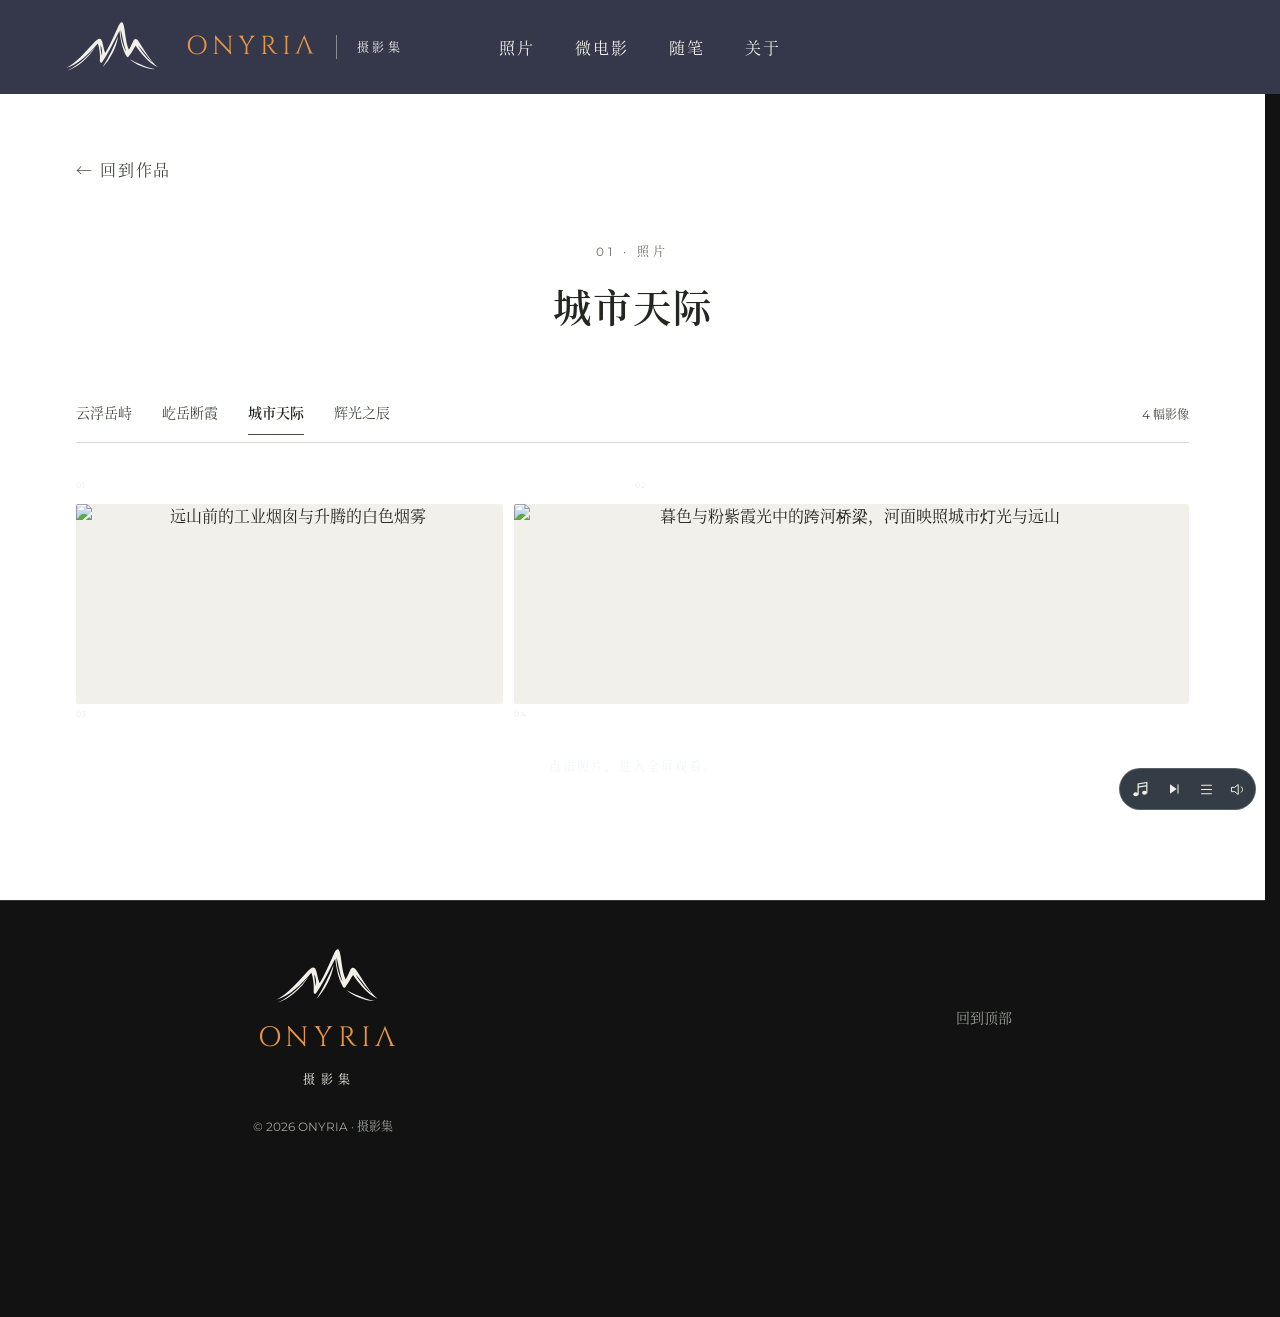
==== city.html @ cedccc93 "Insert four uploaded photos after Gongga journal P10 and renumber following images" ====
<!doctype html>
<html lang="zh-CN">
<head>
  <meta charset="UTF-8">
  <script>document.documentElement.classList.add("onyria-js");</script>
  <meta name="viewport" content="width=device-width, initial-scale=1">
  <meta name="theme-color" content="#111211">
  <meta name="description" content="Onyria 的个人摄影集。观看影像，阅读摄影随笔，记录光影之间的片刻。">
  <title>城市天际 · ONYRIA 摄影集</title>
  <link rel="icon" type="image/svg+xml" href="assets/onyria-mountain.svg?v=20261012-gallery-edition">
  <link rel="preload" as="font" type="font/woff2" href="assets/fonts/cinzel-regular.woff2" crossorigin>
  <link rel="preload" as="font" type="font/woff2" href="assets/fonts/source-han-serif-sc-regular-v2.woff2" crossorigin>
  <link rel="stylesheet" href="style.css?v=20261028-cover-arrows"><link rel="stylesheet" href="atelier.css?v=20261026-wheel-zoom">
</head>
<body class="collection-page" data-category="city">
<a class="skip" href="#gallery">跳至作品</a>
  <header class="header" id="header">
    <div class="brand-lockup"><a class="brand-mountain" href="index.html#home" aria-label="山峰标识，返回首页"><onyria-mountain aria-hidden="true"><svg class="onyria-mountain" viewBox="0 0 142 82" xmlns="http://www.w3.org/2000/svg" aria-hidden="true" focusable="false"><path fill="currentColor" fill-rule="evenodd" d="M3 72 C17 66 31 49 46 33 C49 30 52 27 55 30 C58 35 58 43 61 50 C68 39 75 22 81 9 C83 5 85 3 87 5 C91 14 90 31 96 45 C99 40 101 35 103 31 C105 28 108 29 110 32 C119 45 127 61 139 71 C125 65 113 49 106 39 C103 43 100 50 97 53 C95 57 94 57 92 54 C85 41 83 25 82 17 C74 33 64 53 56 64 C54 65 53 63 53 61 C54 53 52 41 50 36 C36 52 20 68 3 72 Z M84 15 C83 25 87 39 92 48 C88 36 86 24 84 15 Z M54 38 C54 44 55 49 56 54 C57 48 56 42 54 38 Z M109 38 C117 50 124 59 131 64 C122 54 115 44 109 38 Z"/><path fill="currentColor" d="M5 76 C23 67 36 54 47 40 C36 58 19 72 5 76 Z M57 71 C67 55 74 40 80 25 C78 41 68 60 57 71 Z M97 59 C107 64 119 70 135 74 C119 73 107 67 97 59 Z"/></svg></onyria-mountain></a><a class="brand" href="index.html#home" aria-label="ONYRIA 摄影集首页"><onyria-logo variant="horizontal" wordmark-only aria-hidden="true"><span class="onyria-wordmark">ONYRI<span class="onyria-letter-a"><span class="onyria-a-source">A</span><svg viewBox="0 0 712 714" aria-hidden="true" focusable="false"><path transform="translate(0 714) scale(1 -1)" d="M359 714 655 6H570L339 619ZM144 73Q137 53 142 39Q147 25 158.5 17.5Q170 10 182 10H191V0H-10V10H-1Q22 10 46.5 24.5Q71 39 87 73ZM359 714 368 644 117 3H57L313 611Q313 611 318.5 623.5Q324 636 331.5 654Q339 672 344.5 689Q350 706 350 714ZM545 73H627Q642 39 667 24.5Q692 10 715 10H723V0H498V10H507Q526 10 541 26.5Q556 43 545 73Z" fill="currentColor"/></svg></span></span><span class="onyria-divider"></span><span class="onyria-subtitle">摄影集</span></onyria-logo></a></div>
    <nav aria-label="主导航"><a href="index.html#works">照片</a><a href="index.html#documentaries">微电影</a><a href="index.html#journal">随笔</a><a href="index.html#about">关于</a></nav>
  </header>
<main><section class="works section collection-section" aria-labelledby="collection-title"><a class="collection-back" href="index.html#works">← 回到作品</a><div class="section-top"><div><p class="eyebrow muted">01 · 照片</p><h2 id="collection-title">城市天际</h2></div></div><div class="gallery-tools"><nav class="filters" aria-label="摄影分类"><a class="filter" href="landscape.html">云浮岳峙</a><a class="filter" href="sunset.html">屹岳断霞</a><a class="filter active" href="city.html" aria-current="page">城市天际</a><a class="filter" href="stars.html">辉光之辰</a></nav><span id="photo-count" aria-live="polite"></span></div><div class="gallery" id="gallery" role="region" aria-label="摄影作品预览区域" data-gallery-region></div><p class="gallery-note">点击照片，进入全屏观看。</p></section></main>
  <footer class="footer"><div class="footer-top"><a class="footer-brand" href="index.html#home" aria-label="ONYRIA 摄影集首页"><onyria-logo variant="vertical" aria-hidden="true"><svg class="onyria-mountain" viewBox="0 0 142 82" xmlns="http://www.w3.org/2000/svg" aria-hidden="true" focusable="false"><path fill="currentColor" fill-rule="evenodd" d="M3 72 C17 66 31 49 46 33 C49 30 52 27 55 30 C58 35 58 43 61 50 C68 39 75 22 81 9 C83 5 85 3 87 5 C91 14 90 31 96 45 C99 40 101 35 103 31 C105 28 108 29 110 32 C119 45 127 61 139 71 C125 65 113 49 106 39 C103 43 100 50 97 53 C95 57 94 57 92 54 C85 41 83 25 82 17 C74 33 64 53 56 64 C54 65 53 63 53 61 C54 53 52 41 50 36 C36 52 20 68 3 72 Z M84 15 C83 25 87 39 92 48 C88 36 86 24 84 15 Z M54 38 C54 44 55 49 56 54 C57 48 56 42 54 38 Z M109 38 C117 50 124 59 131 64 C122 54 115 44 109 38 Z"/><path fill="currentColor" d="M5 76 C23 67 36 54 47 40 C36 58 19 72 5 76 Z M57 71 C67 55 74 40 80 25 C78 41 68 60 57 71 Z M97 59 C107 64 119 70 135 74 C119 73 107 67 97 59 Z"/></svg><span class="onyria-wordmark">ONYRI<span class="onyria-letter-a"><span class="onyria-a-source">A</span><svg viewBox="0 0 712 714" aria-hidden="true" focusable="false"><path transform="translate(0 714) scale(1 -1)" d="M359 714 655 6H570L339 619ZM144 73Q137 53 142 39Q147 25 158.5 17.5Q170 10 182 10H191V0H-10V10H-1Q22 10 46.5 24.5Q71 39 87 73ZM359 714 368 644 117 3H57L313 611Q313 611 318.5 623.5Q324 636 331.5 654Q339 672 344.5 689Q350 706 350 714ZM545 73H627Q642 39 667 24.5Q692 10 715 10H723V0H498V10H507Q526 10 541 26.5Q556 43 545 73Z" fill="currentColor"/></svg></span></span><span class="onyria-divider"></span><span class="onyria-subtitle">摄影集</span></onyria-logo></a><a href="index.html#home">回到顶部</a></div><div class="footer-bottom"><span>© <span id="year">2026</span> ONYRIA · 摄影集</span></div></footer>
  <dialog id="lightbox" class="lightbox" aria-label="照片全屏查看">
    <div class="lightbox-bar"><span id="lightbox-position"></span><button type="button" class="icon-button" id="lightbox-close" aria-label="关闭照片"><svg width="22" height="22" viewBox="0 0 24 24" aria-hidden="true"><path d="m6 6 12 12M18 6 6 18" fill="none" stroke="currentColor" stroke-width="1.5"/></svg></button></div>
    <div class="lightbox-stage"><button type="button" class="photo-prev icon-button" id="photo-prev" aria-label="上一张照片"><svg width="24" height="24" viewBox="0 0 24 24" aria-hidden="true"><path d="m15 5-7 7 7 7" fill="none" stroke="currentColor" stroke-width="1.5"/></svg></button><div class="lightbox-image-viewport"><img id="lightbox-image" alt="" draggable="false" role="button" tabindex="0" aria-pressed="false" aria-label="放大照片至1.5倍"></div><button type="button" class="photo-next icon-button" id="photo-next" aria-label="下一张照片"><svg width="24" height="24" viewBox="0 0 24 24" aria-hidden="true"><path d="m9 5 7 7-7 7" fill="none" stroke="currentColor" stroke-width="1.5"/></svg></button></div>
    <div class="lightbox-caption"><div><h3 id="lightbox-title"></h3><p id="lightbox-category"></p></div><span class="keyboard-hint">方向键切换 · Esc 关闭</span></div>
  <div class="lightbox-filmstrip" id="lightbox-filmstrip" aria-label="照片缩略图"><div class="filmstrip-track" id="filmstrip-track" role="group"></div></div>
  </dialog>

  <dialog id="article-dialog" class="article-dialog" aria-modal="false" aria-labelledby="article-title"><div class="article-bar"><span>镜头之外</span><button type="button" class="icon-button" id="article-close" aria-label="关闭随笔"><svg width="22" height="22" viewBox="0 0 24 24" aria-hidden="true"><path d="m6 6 12 12M18 6 6 18" fill="none" stroke="currentColor" stroke-width="1.5"/></svg></button></div><article class="article-content"><p id="article-tag" class="eyebrow muted"></p><h2 id="article-title"></h2><div id="article-body"></div><p class="article-sign">Onyria</p></article></dialog>
<script src="brand.js?v=20261012-gallery-edition"></script><script src="content.js?v=20261028-gongga-extra"></script><script src="page-lifecycle.js?v=20261012-continuous-audio"></script><script src="app.js?v=20261027-zoom-step015"></script><script src="hero-slides.js?v=20261019-srgb-cover"></script><script src="hero-carousel.js?v=20261012-continuous-audio"></script><audio id="background-music" src="https://onyria-photography.smokymaple16.chatgpt.site/assets/onyria-resilience.mp3" preload="none"></audio>
  <div class="music-control" role="group" aria-label="背景音乐">
    <span class="music-credit" id="music-credit" role="tooltip"><span>背景音乐</span><strong>Resilience</strong><span>Ivan Torrent · 专辑《Onyria》</span></span>
    <button type="button" id="music-toggle" class="music-toggle" aria-label="播放背景音乐" aria-describedby="music-credit" aria-pressed="false"><svg class="music-note" width="19" height="19" viewBox="0 0 24 24" aria-hidden="true"><path d="M9 18V5l11-2v13M9 9l11-2" fill="none" stroke="currentColor" stroke-width="1.5" stroke-linecap="round"/><ellipse cx="6" cy="18" rx="3" ry="2.5" fill="currentColor"/><ellipse cx="17" cy="16" rx="3" ry="2.5" fill="currentColor"/></svg><svg class="music-pause" width="19" height="19" viewBox="0 0 24 24" aria-hidden="true"><path d="M8 5v14M16 5v14" fill="none" stroke="currentColor" stroke-width="1.7" stroke-linecap="round"/></svg></button>
    <button type="button" id="music-next" class="music-next" aria-label="下一首背景音乐" aria-describedby="music-credit"><svg width="16" height="16" viewBox="0 0 24 24" aria-hidden="true"><path d="m6 5 10 7-10 7Z" fill="currentColor"/><path d="M18 5v14" stroke="currentColor" stroke-width="1.5"/></svg></button>
    <button type="button" id="music-menu" class="music-menu" aria-label="打开音乐卡片" aria-controls="music-card" aria-expanded="false"><svg width="17" height="17" viewBox="0 0 24 24" aria-hidden="true"><path d="M5 6h14M5 12h14M5 18h14" fill="none" stroke="currentColor" stroke-width="1.5" stroke-linecap="round"/></svg></button>
    <details class="music-options"><summary aria-label="调整背景音乐音量" aria-describedby="music-credit"><svg width="17" height="17" viewBox="0 0 24 24" aria-hidden="true"><path d="M4 9h4l5-4v14l-5-4H4ZM17 8c3 2 3 6 0 8" fill="none" stroke="currentColor" stroke-width="1.4" stroke-linecap="round" stroke-linejoin="round"/></svg></summary><div class="music-volume-panel"><label for="music-volume">音量 <span id="music-volume-value">25%</span></label><input id="music-volume" type="range" min="0" max="100" step="1" value="25" aria-label="背景音乐音量"></div></details>
    <section id="music-card" class="music-card" role="dialog" aria-label="背景音乐详细信息" aria-modal="false" hidden>
      <div class="music-card-top"><span>背景音乐 · <span id="music-card-number">01 / 02</span></span><button type="button" id="music-card-close" class="music-card-close" aria-label="关闭音乐卡片"><svg width="16" height="16" viewBox="0 0 24 24" aria-hidden="true"><path d="m6 6 12 12M18 6 6 18" fill="none" stroke="currentColor" stroke-width="1.5" stroke-linecap="round"/></svg></button></div>
      <h2 id="music-card-title">Resilience</h2>
      <dl class="music-card-details"><dt>作曲家</dt><dd id="music-card-artist">Ivan Torrent</dd><dt>专辑</dt><dd id="music-card-album">Onyria</dd></dl>
      <label class="music-progress-label" for="music-progress">播放进度</label><input id="music-progress" class="music-progress" type="range" min="0" max="1000" step="1" value="0" aria-label="音乐播放进度" disabled>
      <div class="music-card-times"><span id="music-elapsed">00:00</span><span id="music-duration">--:--</span></div>
      <div class="music-card-actions"><button type="button" id="music-card-play" aria-label="播放背景音乐" aria-pressed="false">播放</button><button type="button" id="music-card-next">下一首</button></div>
      <p id="music-card-status" class="music-card-status" role="status" aria-live="polite"></p>
    </section>
  </div>
  <script src="background-music.js?v=20261023-manual-play"></script>
<script src="site-navigation.js?v=20261013-covers-restored"></script>
</body></html>
---- style.css ----
:root{color-scheme:dark;--bg:#111211;--surface:#191a18;--text:#e9e9e2;--muted:#a1a39d;--line:#32342f;--accent:#c8d0b8;font-family:Arial,"PingFang SC","Microsoft YaHei",sans-serif;font-size:16px}*{box-sizing:border-box}html{scroll-behavior:smooth;scroll-padding-top:90px}body{margin:0;background:var(--bg);color:var(--text);-webkit-font-smoothing:antialiased}a{color:inherit;text-decoration:none}button{font:inherit;color:inherit;cursor:pointer}button,a{-webkit-tap-highlight-color:transparent}button:focus-visible,a:focus-visible,summary:focus-visible{outline:2px solid var(--accent);outline-offset:6px}button{border:0}img{display:block;max-width:100%}h1,h2,h3,p{margin:0}button:disabled{opacity:.25;cursor:default}::selection{background:#aab997;color:#111}.skip{position:fixed;z-index:100;top:-100px;left:20px;padding:12px 20px;background:var(--text);color:var(--bg)}.skip:focus{top:15px}.header{position:fixed;inset:0 0 auto;z-index:20;height:94px;display:flex;align-items:center;justify-content:space-between;padding:0 5%;transition:background .25s,height .25s;border-bottom:1px solid #ffffff18}.header.scrolled{height:76px;background:#111211f5;border-color:var(--line)}.brand{display:flex;align-items:center;gap:12px;font-family:Georgia,"Times New Roman",serif;font-size:27px;letter-spacing:-1px}.brand-sub{font-family:Arial,"Microsoft YaHei",sans-serif;font-size:12px;letter-spacing:3px;margin-left:12px;padding-left:18px;border-left:1px solid #ffffff45}.header nav{display:flex;gap:38px;font-size:14px;letter-spacing:2px}.header nav a{padding:10px 0}.header nav a:hover{color:#ccd7be}.hero{position:relative;min-height:780px;height:100svh;isolation:isolate;background:#283c40;overflow:hidden}.hero-image{position:absolute;width:100%;height:100%;object-fit:cover;object-position:center 52%;z-index:-3}.hero-copy{position:absolute;left:9%;bottom:23%;max-width:80%}.eyebrow{font-size:12px;letter-spacing:4px;line-height:1.8}.hero-copy .eyebrow{margin-bottom:32px}.hero h1{font-family:"Songti SC","Noto Serif CJK SC","SimSun",serif;font-weight:400;font-size:clamp(46px,5.1vw,78px);letter-spacing:10px;line-height:1.3;text-shadow:0 2px 30px #0002}.hero h1 span{display:block;font-family:Georgia,"Times New Roman",serif;font-size:clamp(80px,10.5vw,158px);letter-spacing:-5px;line-height:1.02;margin-top:12px}.hero-line{font-size:16px;letter-spacing:4px;margin-top:28px;color:#e1e4db}.hero-link{display:inline-block;padding:13px 28px;border:1px solid #ffffff75;font-size:14px;letter-spacing:2px;margin-top:32px;background:#ffffff04;transition:background .2s}.hero-link:hover{background:#ffffff18}.hero-bottom{position:absolute;left:5%;right:5%;bottom:32px;display:flex;align-items:center;justify-content:space-between;font-size:12px;letter-spacing:2px}.scroll-link{display:flex;align-items:center;gap:15px}.scroll-stroke{width:1px;height:33px;background:#e9e9e290}.hero-number{font-variant-numeric:tabular-nums}.section{padding:110px 7% 0;max-width:1680px;margin:auto}.section-top{display:flex;align-items:flex-end;justify-content:space-between;gap:30px;margin-bottom:44px}.muted{color:var(--muted)}h2{font-family:"Songti SC","SimSun",serif;font-weight:400;font-size:clamp(28px,3vw,43px);line-height:1.45;letter-spacing:2px}.section-top h2{margin-top:16px}.section-aside{font-size:14px;line-height:1.8;color:var(--muted);letter-spacing:1px}.gallery-tools{display:flex;align-items:center;justify-content:space-between;margin-bottom:38px;border-top:1px solid var(--line);padding-top:24px;font-size:12px;color:var(--muted)}.filters{display:flex;gap:30px}.filter{padding:6px 0;background:transparent;color:var(--muted);font-size:14px;line-height:1.6;position:relative}.filter.active{color:var(--text)}.filter.active:after{content:"";position:absolute;bottom:-5px;left:0;right:0;height:1px;background:var(--accent)}.gallery{display:grid;grid-template-columns:1.12fr .88fr;gap:46px 6%;align-items:start}.photo-card{margin:0;min-width:0}.photo-card:nth-child(even){margin-top:100px}.photo-card[hidden]{display:none}.photo-image-button{display:block;width:100%;padding:0;background:var(--surface);overflow:hidden;position:relative}.photo-image-button img{display:block;width:100%;height:auto;aspect-ratio:auto;object-fit:contain;transition:filter .7s}.photo-image-button:hover img{filter:none}.photo-open{position:absolute;right:16px;bottom:16px;padding:8px 12px;background:#1112119c;color:#fff;font-size:12px;letter-spacing:1px;opacity:0;transform:translateY(6px);transition:.25s}.photo-image-button:hover .photo-open,.photo-image-button:focus-visible .photo-open{opacity:1;transform:none}.photo-caption{display:flex;justify-content:space-between;gap:20px;margin-top:16px;align-items:baseline}.photo-caption h3{font-weight:400;font-size:16px;letter-spacing:1px}.photo-caption p{margin-top:7px;font-size:12px;color:var(--muted);line-height:1.7}.photo-index{font-family:Georgia,serif;font-size:14px;color:var(--muted)}.gallery-note{text-align:center;color:var(--muted);font-size:12px;letter-spacing:2px;margin-top:55px}.journal{padding-top:140px}.journal-list{border-top:1px solid var(--line)}.journal-entry{display:grid;grid-template-columns:55px 1fr auto 70px;align-items:center;text-align:left;width:100%;background:transparent;border-bottom:1px solid var(--line);padding:35px 0;gap:20px;transition:background .2s}.journal-entry:hover{background:#ffffff03}.journal-index{font-family:Georgia,serif;font-size:14px;color:var(--muted)}.journal-title{font-family:"Songti SC","SimSun",serif;font-size:26px;font-weight:400;letter-spacing:1px}.journal-excerpt{display:block;font-family:Arial,"Microsoft YaHei",sans-serif;font-size:14px;color:var(--muted);letter-spacing:0;margin-top:12px;line-height:1.8}.journal-meta{font-size:12px;color:var(--muted);white-space:nowrap}.read-label{font-size:14px;text-align:right}.about{display:grid;grid-template-columns:1fr 1fr;gap:10%;padding-top:140px;padding-bottom:120px}.about h2{font-size:clamp(38px,4.2vw,62px);margin-top:22px;line-height:1.4}.about-copy{padding-top:38px;max-width:510px}.about-lead{font-family:"Songti SC","SimSun",serif;font-size:27px;line-height:1.7;letter-spacing:2px;margin-bottom:25px}.about-copy>p:not(.about-lead){font-size:16px;line-height:2.15;color:var(--muted)}.text-link{display:inline-block;border-bottom:1px solid #aab39e;padding-bottom:8px;margin-top:30px;font-size:14px}.footer{padding:40px 7% 30px;border-top:1px solid var(--line)}.footer-top,.footer-bottom{display:flex;justify-content:space-between;gap:20px}.footer-top{align-items:center;margin-bottom:28px}.footer-brand{font-family:Georgia,serif;font-size:36px;letter-spacing:-1px}.footer-top>a:not(.footer-brand){font-size:14px;color:var(--muted)}.footer-bottom{font-size:12px;color:var(--muted);line-height:1.8}.credits{max-width:560px;text-align:right}.credits summary{cursor:pointer}.credits p{margin-top:18px}.credits ul{padding:0;list-style:none}.credits a{text-decoration:underline;text-underline-offset:3px}.credits li{margin:10px 0}.lightbox,.article-dialog{padding:0;border:0;color:var(--text);background:var(--bg);max-height:none}.lightbox::backdrop,.article-dialog::backdrop{background:#000c}.lightbox{width:100%;max-width:none;height:100dvh;margin:0}.lightbox-bar{position:absolute;inset:0 0 auto;height:78px;display:flex;align-items:center;justify-content:space-between;padding:0 4%;z-index:2;background:linear-gradient(#111211,transparent);font-size:12px;color:var(--muted)}.icon-button{display:inline-flex;align-items:center;justify-content:center;width:48px;height:48px;background:transparent;color:var(--text);border-radius:50%}.icon-button:hover{background:#ffffff12}.lightbox-stage{height:100%;display:flex;align-items:center;justify-content:center;padding:80px 85px 100px}.lightbox-stage img{width:100%;height:100%;object-fit:contain}.photo-prev,.photo-next{position:absolute;top:calc(50% - 24px)}.photo-prev{left:20px}.photo-next{right:20px}.lightbox-caption{position:absolute;inset:auto 4% 25px;display:flex;align-items:center;justify-content:space-between;gap:20px}.lightbox-caption h3{font-size:16px;font-weight:400;letter-spacing:2px}.lightbox-caption p{font-size:12px;color:var(--muted);margin-top:9px}.keyboard-hint{font-size:12px;color:var(--muted)}.article-dialog{width:min(900px,calc(100% - 48px));max-height:90dvh;margin:auto;border:1px solid var(--line);overflow-y:auto}.article-bar{display:flex;align-items:center;justify-content:space-between;padding:15px 30px;border-bottom:1px solid var(--line);font-size:14px;color:var(--muted);position:sticky;top:0;background:var(--bg)}.article-content{padding:55px 10% 65px}.article-content h2{font-size:36px;margin:20px 0 35px}.article-content #article-body p{font-size:16px;line-height:2.1;color:#c4c5bd;margin:20px 0}.article-sign{font-family:Georgia,serif;font-size:26px;margin-top:40px}.empty-message{font-size:16px;color:var(--muted);padding:50px 0}.image-error{min-height:200px;background:var(--surface)}body.modal-open{overflow:hidden}@media(min-width:1600px){.hero-copy{left:calc((100vw - 1420px)/2)}}@media(max-width:900px){.hero{min-height:650px}.section{padding-left:6%;padding-right:6%}.section-top{align-items:start;flex-direction:column;gap:16px}.section-aside{font-size:14px}.gallery{gap:35px 5%}.photo-card:nth-child(even){margin-top:60px}.journal-entry{grid-template-columns:35px 1fr 45px;gap:12px}.journal-meta{grid-column:2;grid-row:2}.read-label{grid-column:3;grid-row:1}.journal-title{font-size:23px}.journal-excerpt{font-size:14px}.about{gap:8%}.about-lead{font-size:23px}.footer-bottom{flex-direction:column}.credits{text-align:left}}@media(max-width:600px){.header{height:76px;padding:0 6%}.brand{font-size:25px;gap:9px}.brand-sub{display:none}.header nav{gap:20px;font-size:14px;letter-spacing:0}.hero{min-height:640px;height:100svh}.hero-copy{left:8%;bottom:24%;max-width:86%}.hero-copy .eyebrow{margin-bottom:25px}.hero h1{font-size:44px;letter-spacing:6px}.hero h1 span{font-size:88px;letter-spacing:-4px;margin-top:15px}.hero-line{font-size:14px;letter-spacing:3px;margin-top:25px}.hero-link{padding:12px 23px;margin-top:26px}.hero-bottom{left:6%;right:6%;bottom:25px;font-size:12px}.hero-bottom>span:first-child{display:none}.hero-image{object-position:57% center}.section{padding-top:78px}.section-top{margin-bottom:28px}h2{font-size:29px;letter-spacing:1px}.eyebrow{letter-spacing:3px}.filters{gap:24px}.gallery-tools{margin-bottom:27px}.gallery{grid-template-columns:1fr;gap:34px}.photo-card:nth-child(even){margin-top:0}.photo-caption{margin-top:12px}.photo-open{display:none}.gallery-note{margin-top:35px}.journal-entry{padding:26px 0;grid-template-columns:25px 1fr 30px;gap:10px}.journal-title{font-size:21px;line-height:1.5}.journal-excerpt{font-size:14px;margin-top:8px}.read-label{font-size:12px}.about{grid-template-columns:1fr;gap:30px;padding-bottom:75px}.about h2{font-size:42px}.about-copy{padding-top:0}.about-lead{font-size:25px}.footer{padding:32px 6% 25px}.lightbox-stage{padding:75px 12px 120px}.photo-prev,.photo-next{top:auto;bottom:28px;background:#2224;width:40px;height:40px}.photo-prev{left:auto;right:65px}.photo-next{right:12px}.lightbox-caption{right:120px;bottom:30px}.keyboard-hint{display:none}.article-dialog{width:100%;max-height:100dvh;height:100dvh;border:0}.article-content{padding:40px 7%}.article-content h2{font-size:30px}.article-bar{padding:12px 7%}}@media(prefers-reduced-motion:reduce){html{scroll-behavior:auto}*,*:before,*:after{transition:none!important}}

/* 封面保留雪山主峰，在流云区域放置标题。 */
.hero-image{object-position:50% 38%}.hero-copy{left:6%;bottom:14%}.hero h1{font-size:clamp(38px,4vw,60px);letter-spacing:6px}.hero h1 span{font-size:clamp(72px,8vw,116px);letter-spacing:-4px}@media(max-width:600px){.hero-image{object-position:46% center}.hero-copy{left:8%;bottom:15%}.hero h1{font-size:38px;letter-spacing:5px}.hero h1 span{font-size:76px;letter-spacing:-3px}.hero-copy .eyebrow{margin-bottom:20px}.hero-line{margin-top:20px}}

/* 统一两列大图，保持原始比例；宽幅全景适度放大。 */
.gallery{display:grid;grid-template-columns:repeat(2,minmax(0,1fr));gap:64px 40px;align-items:start}
.gallery .photo-card:nth-child(n){grid-column:auto;width:100%;max-width:none;margin:0;transform:none}
.gallery .photo-card.photo-panorama{grid-column:1 / -1;max-width:1100px;justify-self:center}
.gallery .photo-image-button img{display:block;width:100%;height:auto;aspect-ratio:auto;object-fit:contain}
.gallery .photo-image-button:hover img{transform:none}
@media(max-width:900px){.gallery{grid-template-columns:minmax(0,1fr);gap:40px}.gallery .photo-card.photo-panorama{grid-column:auto;max-width:none}}
@media(max-width:600px){.gallery{gap:30px}.gallery-tools{align-items:flex-start;gap:15px}.filters{gap:20px;flex-wrap:wrap}#photo-count{white-space:nowrap;padding-top:6px}}

/* 栏目标题在当前栏目滚动范围内置顶，整栏可点击折叠。 */
.section-toggle{position:sticky;top:76px;z-index:10;background:var(--bg);padding:22px 56px 22px 0;margin-bottom:32px;border-bottom:1px solid var(--line);align-items:center}
.section-toggle-control{position:absolute;inset:0;display:flex;align-items:center;justify-content:flex-end;width:100%;padding:0 8px;background:transparent;border-radius:0}
.section-toggle-control:hover{background:#ffffff04}
.section-toggle-control:focus-visible{outline-offset:2px}
.section-chevron{transition:transform .2s;color:var(--accent);transform:rotate(180deg);flex-shrink:0}
.section-toggle-control[aria-expanded="false"] .section-chevron{transform:rotate(0)}
.section-content[hidden]{display:none!important}
.section-toggle.is-collapsed{margin-bottom:0}
.gallery .photo-card.photo-featured{grid-column:1 / -1;max-width:none;justify-self:stretch}
.about{display:block}
.about .section-content{display:grid;grid-template-columns:1fr 1fr;gap:10%}
.about .about-copy{grid-column:2;padding-top:0}
.about .section-toggle h2{margin-top:16px;font-size:clamp(28px,3vw,43px)}
@media(max-width:900px){.section-toggle{flex-direction:row;align-items:center;gap:18px}.section-toggle .section-aside{max-width:220px}}
@media(max-width:600px){.section-toggle{top:76px;align-items:flex-start;flex-direction:column;padding:16px 44px 16px 0;gap:12px}.section-toggle h2{margin-top:8px}.section-toggle .section-aside{max-width:none;font-size:12px}.section-chevron{width:24px;height:24px}.about .section-content{grid-template-columns:1fr}.about .about-copy{grid-column:1}.about .section-toggle h2{font-size:29px}.gallery .photo-card.photo-featured{grid-column:1 / -1}}

/* 宽高比严格大于 16:9 或指定首图独占一行；同方向照片成对排列。 */
.gallery{grid-template-columns:repeat(2,minmax(0,1fr));grid-auto-flow:row;gap:64px 40px}
.gallery .photo-card.photo-panorama{max-width:none;justify-self:stretch}
@media(max-width:900px){.gallery{grid-template-columns:repeat(2,minmax(0,1fr));gap:40px 24px}}
@media(max-width:600px){.gallery{grid-template-columns:repeat(2,minmax(0,1fr));gap:30px 16px}}

/* 分类导航与标题共用置顶栏，折叠时仍可切换分类。 */
.works-toolbar{display:block;padding:0}
.works-heading{position:relative;display:flex;align-items:center;justify-content:space-between;margin:0;padding:22px 56px 22px 0;gap:30px}
.works-toolbar .gallery-tools{position:relative;display:flex;margin:0;padding:16px 0 20px;border-top:1px solid var(--line);gap:20px}
.works-toolbar .filters{flex-wrap:wrap;gap:10px 30px}
.works-toolbar #photo-count{white-space:nowrap}
@media(max-width:900px){.works-heading{gap:18px;flex-direction:row}.works-toolbar .filters{gap:10px 22px}}
@media(max-width:600px){.works-heading{align-items:flex-start;flex-direction:column;padding:16px 44px 16px 0;gap:12px}.works-toolbar .gallery-tools{gap:12px;align-items:flex-start;padding:12px 0 16px}.works-toolbar .filters{gap:8px 18px}.works-toolbar .filter{font-size:13px}}

/* 纪录片沿用栏目折叠与置顶交互；视频尚未发布时保留静态留白。 */
.documentary-empty{min-height:260px;border:1px solid var(--line);display:flex;flex-direction:column;align-items:center;justify-content:center;gap:24px;background:linear-gradient(135deg,#191a18,#111211);color:var(--muted);font-size:14px;letter-spacing:3px}
.documentary-frame{width:48px;height:32px;border:1px solid #a1a39d70;position:relative}
.documentary-frame:before,.documentary-frame:after{content:"";position:absolute;left:5px;right:5px;height:1px;background:#a1a39d50}
.documentary-frame:before{top:5px}.documentary-frame:after{bottom:5px}
@media(max-width:600px){.header nav{gap:14px;font-size:12px}.documentary-empty{min-height:190px}}

/* 分类封面单独裁切为 3:2，作品照片保持原始比例。 */
.category-covers{display:grid;grid-template-columns:repeat(2,minmax(0,1fr));gap:40px;align-items:start}
.category-cover{padding:0;background:transparent;text-align:left;display:block;width:100%}
.category-cover-image{overflow:hidden;background:var(--surface);aspect-ratio:3 / 2}
.category-cover img{width:100%;height:100%;object-fit:cover;object-position:center;display:block;transition:transform .7s cubic-bezier(.22,1,.36,1)}
.category-cover:hover img{filter:none}
.category-cover-caption{display:flex;align-items:center;justify-content:space-between;gap:16px;padding:20px 0;border-bottom:0}
.category-cover-name{font-family:"Songti SC","SimSun",serif;font-size:25px;font-weight:400;letter-spacing:2px}
.category-cover-count{font-size:12px;color:var(--muted);white-space:nowrap}
.section-toggle.is-collapsed{margin-bottom:32px}
.section-content.is-animating{overflow:hidden;will-change:height,opacity}
@media(max-width:600px){.category-covers{grid-template-columns:repeat(2,minmax(0,1fr));gap:28px 16px}.category-cover-name{font-size:18px;letter-spacing:1px}.category-cover-caption{padding:14px 0;flex-wrap:wrap;gap:8px}.category-cover-count{font-size:11px}}
@media(prefers-reduced-motion:reduce){.category-cover img{transition:none}}

.journal-entry{grid-template-columns:55px 1fr 70px}
@media(max-width:600px){.journal-entry{grid-template-columns:25px 1fr 30px}}

/* 品牌主题在下方统一设置栏目宽度和底色。 */
.section{width:80%;max-width:none;margin:0 auto;padding-left:0;padding-right:0}
.section-toggle:not(.works-toolbar){padding-left:0;padding-right:56px}
.works-heading{padding-left:0;padding-right:56px}
.works-toolbar .gallery-tools{padding-left:0;padding-right:0}
.category-cover-caption{padding-left:0;padding-right:0}
.about .about-copy{max-width:none;padding-left:0;padding-right:0}
.footer{width:80%;margin:0 auto;padding-left:0;padding-right:0}

/* 照片栏目展开先显示分类封面，进入分类后显示筛选工具。 */
.works-toolbar:not(.has-gallery) .gallery-tools{display:none}
.hero h1{font-family:"Noto Serif SC","Source Han Serif SC","Songti SC","STSong","SimSun",serif;font-weight:400;font-size:clamp(46px,5vw,72px);line-height:1.35;letter-spacing:8px;text-shadow:0 2px 24px #0002}
@media(max-width:600px){.hero h1{font-size:clamp(36px,9vw,48px);letter-spacing:4px}}

/* 每部电影独占一行，封面与播放器共用 16:9 画幅。 */
.documentary-list{display:flex;flex-direction:column;gap:56px}
.documentary-card{width:100%;min-width:0}
.documentary-media{position:relative;aspect-ratio:16 / 9;background:#000;overflow:hidden}
.documentary-poster{position:absolute;inset:0;display:block;width:100%;height:100%;padding:0;background:#000}
.documentary-poster img{width:100%;height:100%;object-fit:contain}
.documentary-poster[hidden],.documentary-player[hidden]{display:none!important}
.documentary-play{position:absolute;left:50%;top:50%;transform:translate(-50%,-50%);display:flex;align-items:center;gap:12px;padding:18px 24px;background:#111211b8;border:1px solid #ffffff80;backdrop-filter:blur(6px);font-size:14px;letter-spacing:2px;transition:background .25s}
.documentary-poster:hover .documentary-play{background:#111211e6}
.documentary-poster:focus-visible{outline-offset:-6px}
.documentary-player,.documentary-player iframe{position:absolute;inset:0;width:100%;height:100%;border:0}
.documentary-caption{display:flex;align-items:center;justify-content:space-between;gap:20px;padding:22px 0}
.documentary-caption h3{font-family:"Songti SC","SimSun",serif;font-size:28px;font-weight:400;letter-spacing:3px}
.documentary-caption a{color:var(--muted);font-size:12px;letter-spacing:1px}
.documentary-caption a:hover{color:var(--text)}
@media(max-width:600px){.documentary-list{gap:32px}.documentary-play{padding:12px 16px;gap:8px;font-size:12px;white-space:nowrap}.documentary-play svg{width:20px;height:20px}.documentary-caption{padding:16px 0}.documentary-caption h3{font-size:23px}}

/* 首页整屏翻页；封面仅轻微缩放，保持照片原有亮度。 */
.hero{height:100svh;min-height:0}

#home:focus,#works:focus{outline:none}
.category-cover img,.documentary-poster img{filter:none;transition:transform .7s cubic-bezier(.22,1,.36,1);transform:scale(1)}
.category-cover:focus-visible img,.documentary-poster:focus-visible img{transform:scale(1.025)}
@media(hover:hover) and (pointer:fine){.category-cover:hover img,.documentary-poster:hover img{filter:none;transform:scale(1.025)}}
@media(prefers-reduced-motion:reduce){.category-cover img,.documentary-poster img{transition:none}.category-cover:hover img,.category-cover:focus-visible img,.documentary-poster:hover img,.documentary-poster:focus-visible img{transform:none}}


/* ONYRIA brand system: locally hosted OFL fonts, SVG, and two reusable variants. */
@font-face{font-family:"Cinzel";src:url("assets/fonts/cinzel-regular.woff2") format("woff2");font-style:normal;font-weight:400;font-display:swap}
@font-face{font-family:"Montserrat";src:url("assets/fonts/montserrat-light.woff2") format("woff2");font-style:normal;font-weight:300;font-display:swap}
@font-face{font-family:"Montserrat";src:url("assets/fonts/montserrat-regular.woff2") format("woff2");font-style:normal;font-weight:400;font-display:swap}
@font-face{font-family:"Source Han Serif SC";src:url("assets/fonts/source-han-serif-sc-light-v2.woff2") format("woff2");font-style:normal;font-weight:300;font-display:swap}
@font-face{font-family:"Source Han Serif SC";src:url("assets/fonts/source-han-serif-sc-regular-v2.woff2") format("woff2");font-style:normal;font-weight:400;font-display:swap}
:root{--brand-white:#F2F0E9;--header-slate:#35374b;--font-cn:"Source Han Serif SC","Songti SC","STSong","SimSun",serif;--font-meta:"Montserrat","Arial",sans-serif;font-family:"Montserrat",var(--font-cn);font-weight:400}
html{scrollbar-gutter:stable}
.hero h1,h2,.category-cover-name,.journal-title,.about-lead,.documentary-caption h3{font-family:var(--font-cn);font-weight:300}
.hero-line,.hero-link,.hero-bottom,.header nav,.gallery-tools,.gallery-note,.about-copy,.journal-excerpt{font-family:"Montserrat",var(--font-cn)}
.hero-number,.photo-index,.journal-index,.journal-meta,.category-cover-count,.documentary-caption>a,.eyebrow,.footer-bottom,#lightbox-position{font-family:"Montserrat",var(--font-cn);font-weight:400;font-variant-numeric:tabular-nums}
.hero-number{font-weight:300;letter-spacing:.16em}
.brand,.footer-brand{font-family:inherit;letter-spacing:normal;color:var(--brand-white);flex-shrink:0}
.header{color:var(--brand-white)}
.header.scrolled{background:var(--header-slate);border-color:#f2f0e91c}
.header nav a:hover{color:var(--brand-white)}
onyria-logo{display:inline-flex;align-items:center;color:var(--brand-white);white-space:nowrap;line-height:1;font-synthesis:none}
.onyria-mountain{display:block;width:38px;height:32px;margin-right:16px;flex:none}
.onyria-wordmark{display:block;font-family:"Cinzel","Palatino Linotype","Book Antiqua",Georgia,serif;font-size:26px;font-weight:400;letter-spacing:.18em;line-height:1.15}
.onyria-divider{display:block;height:24px;width:1px;background:currentColor;opacity:.45;margin:0 20px 0 17px;flex:none}
.onyria-subtitle{display:block;font-family:var(--font-cn);font-size:12px;font-weight:400;letter-spacing:.3em;line-height:1.6}
onyria-logo[variant="vertical"]{display:flex;flex-direction:column;align-items:center;gap:15px;text-align:center}
onyria-logo[variant="vertical"] .onyria-mountain{width:58px;height:42px;margin:0}
onyria-logo[variant="vertical"] .onyria-wordmark{font-size:28px;padding-left:.18em}
onyria-logo[variant="vertical"] .onyria-divider{display:none}
onyria-logo[variant="vertical"] .onyria-subtitle{font-size:12px;letter-spacing:.48em;padding-left:.48em}
.footer-brand{display:inline-block}
.article-sign{font-family:"Cinzel",Georgia,serif;font-weight:400;letter-spacing:.12em;text-transform:uppercase}

/* Full-width alternating exhibition surfaces; desktop content occupies 60%. */
.page-content{position:relative;z-index:1;background:#fff;min-height:100svh}
.section{width:100%;max-width:none;margin:0;padding:100px 20% 80px;background:var(--bg);color:var(--text);color-scheme:dark}
.works,.journal{--bg:#fff;--surface:#f1f0eb;--text:#242620;--muted:#696b64;--line:#d9d9d2;--accent:#505c4d;color-scheme:light}
.documentaries,.about{--bg:#111211;--surface:#191a18;--text:#F2F0E9;--muted:#a1a39d;--line:#32342f;--accent:#c8d0b8}
.section-toggle{background:var(--bg);color:var(--text)}
.works .section-toggle-control:hover,.journal .section-toggle-control:hover{background:#24262003}
.works .photo-open{color:#fff}
.footer{width:100%;margin:0;padding:45px 20% 30px;background:#111211;color:var(--brand-white)}
.hero{z-index:0}
.page-turn-dimmer{position:absolute;inset:0;background:#0e1824;opacity:0;pointer-events:none;z-index:-1}
body.is-page-turning{overflow:hidden}
body.is-page-turning .page-content{will-change:transform,filter;pointer-events:none}

@media(max-width:1000px){
  .section{padding-left:12%;padding-right:12%}
  .footer{padding-left:12%;padding-right:12%}
  .onyria-wordmark{font-size:23px;letter-spacing:.15em}
  .onyria-mountain{width:32px;height:28px;margin-right:12px}
  .onyria-divider{margin:0 15px 0 12px}
}
@media(max-width:600px){
  .header{padding-left:4%;padding-right:4%;gap:12px}
  .header nav{gap:clamp(8px,2.5vw,14px);font-size:11px;letter-spacing:0;flex-shrink:0}
  .onyria-wordmark{font-size:17px;letter-spacing:.12em}
  .onyria-mountain{width:26px;height:24px;margin-right:7px}
  .onyria-divider{height:17px;margin:0 10px 0 8px}
  .onyria-subtitle{font-size:10px;letter-spacing:.18em}
  .section{padding:65px 6% 55px}
  .footer{padding:35px 6% 25px}
  .category-cover-name{font-size:18px}
  onyria-logo[variant="vertical"] .onyria-wordmark{font-size:24px}
}
@media(max-width:380px){
  .header{gap:8px}
  .onyria-wordmark{font-size:15px;letter-spacing:.10em}
  .onyria-mountain{width:22px;height:22px;margin-right:6px}
  .onyria-divider{margin:0 8px 0 6px}
  .onyria-subtitle{font-size:9px}
  .header nav{gap:8px;font-size:10px}
}


/* Category covers: rounded photographs, inset pale-gold titles and entry arrows. */
@font-face{font-family:"Source Han Serif SC";src:url("assets/fonts/source-han-serif-sc-semibold-v2.woff2") format("woff2");font-style:normal;font-weight:600;font-display:swap}
.header,.header.scrolled{border-bottom:0}
.category-cover{border-radius:12px}
.category-cover-image{position:relative;border-radius:12px;isolation:isolate}
.category-cover-image:after{content:"";position:absolute;inset:0;z-index:1;pointer-events:none;background:linear-gradient(180deg,transparent 38%,#09101920 55%,#080e17b3 100%)}
.category-cover-caption{position:absolute;left:0;right:0;bottom:0;z-index:2;display:flex;align-items:flex-end;justify-content:space-between;gap:16px;padding:28px 30px;color:#e5d5ae;pointer-events:none}
.category-cover-copy{min-width:0;display:flex;flex-direction:column;gap:10px}
.category-cover-name{font-family:var(--font-cn);font-weight:600;font-size:clamp(21px,1.8vw,30px);letter-spacing:.12em;line-height:1.55;color:#e5d5ae;overflow-wrap:anywhere}
.category-cover-count{font-family:"Montserrat",var(--font-cn);font-size:11px;letter-spacing:.12em;color:#f2f0e9d9}
.category-cover-hint{display:flex;align-items:center;justify-content:center;flex-shrink:0;width:42px;height:42px;border:0;border-radius:0;color:#e5d5ae;transition:transform .3s}
.category-cover:focus-visible .category-cover-hint{transform:translate(2px,-2px)}
@media(hover:hover) and (pointer:fine){.category-cover:hover .category-cover-hint{transform:translate(2px,-2px)}}
/* The film cover shares the same moderate rounding; its existing title is retained. */
.documentary-media{border-radius:12px;overflow:hidden}
.hero-image{transition:opacity .65s ease-in-out;opacity:1;will-change:opacity;transform:translateZ(0);backface-visibility:hidden}
.hero-image.hero-image-inactive{opacity:0}
.hero-controls{display:flex;align-items:center;gap:6px;color:var(--brand-white)}
.hero-controls .hero-number{min-width:58px;margin-right:10px;font-size:11px;letter-spacing:.08em;text-align:right}
.hero-control{display:inline-flex;align-items:center;justify-content:center;width:38px;height:38px;background:#11192830;border:1px solid #f2f0e93b;border-radius:50%;color:var(--brand-white);padding:0;transition:background .2s,border-color .2s}
.hero-control:hover:not(:disabled){background:#11192870;border-color:#f2f0e980}
.hero-control:disabled{opacity:.4;cursor:default}
.hero-play{width:auto;padding:0 13px;gap:7px;border-radius:22px;margin-left:6px;font-size:11px;letter-spacing:1px}
.hero-pause-icon,.hero-play.is-playing .hero-play-icon{display:none}
.hero-play.is-playing .hero-pause-icon{display:block}
.hero-status{position:absolute;right:5%;bottom:80px;font-size:12px;color:var(--brand-white);max-width:70%;line-height:1.6}
@media(max-width:600px){
  .category-cover,.category-cover-image,.documentary-media{border-radius:9px}
  .category-cover-caption{padding:15px 13px;gap:8px;flex-wrap:nowrap}
  .category-cover-copy{gap:5px;width:100%}
  .category-cover-name{font-size:clamp(15px,3.8vw,20px);letter-spacing:.06em;line-height:1.5}
  .category-cover-count{font-size:9px;letter-spacing:.04em;padding-right:35px}
  .category-cover-hint{position:absolute;right:13px;bottom:15px;width:27px;height:27px}
  .category-cover-hint svg{width:15px;height:15px}
  .hero-bottom{gap:12px}
  .scroll-link{gap:9px;font-size:11px;letter-spacing:1px}
  .hero-controls{gap:4px}
  .hero-controls .hero-number{min-width:44px;margin-right:3px;font-size:10px;letter-spacing:0}
  .hero-control{width:32px;height:32px}
  .hero-play{width:auto;padding:0 9px;margin-left:3px;font-size:10px;letter-spacing:0;gap:5px}
  .hero-status{right:6%;bottom:70px}
}
@media(max-width:380px){.hero-controls .hero-number{display:none}.hero-bottom{gap:8px}}
@media(prefers-reduced-motion:reduce){.hero-image{transition:none}.category-cover-hint{transition:none;transform:none!important}}


/* Stronger mountain mark; preserve the existing peak silhouette. */
.onyria-mountain{width:48px;height:38px;margin-right:18px}
.hero-play{width:38px;height:38px;padding:0;gap:0;border-radius:50%;background:transparent;border-color:transparent}
.hero-play-icon,.hero-pause-icon{width:17px;height:17px}
.hero-play:hover:not(:disabled),.hero-play:focus-visible{background:#11192870;border-color:#f2f0e980}
@media(max-width:1000px){.onyria-mountain{width:40px;height:32px;margin-right:12px}}
@media(max-width:600px){.onyria-mountain{width:31px;height:27px;margin-right:7px}.hero-play{width:32px;height:32px;padding:0}}
@media(max-width:380px){.onyria-mountain{width:27px;height:25px;margin-right:6px}}

/* Always-open exhibition sections and independent collection pages. */
.works-toolbar{position:static;padding:0;margin-bottom:32px;border:0}
.overview-tools{justify-content:flex-end;padding-top:18px;margin-bottom:0}
.collection-section{min-height:100svh;padding-top:150px}
.collection-page .header{background:var(--header-slate)}
.collection-back{display:inline-block;font-family:var(--font-cn);font-size:13px;letter-spacing:.12em;margin-bottom:38px;color:var(--muted)}
.collection-back:hover{color:var(--text)}
.collection-page .gallery-tools{gap:20px}
.collection-page .filter{white-space:nowrap}
.onyria-letter-a{position:relative;display:inline-block;width:.712em;height:.714em;margin-right:.18em;color:transparent;letter-spacing:0;vertical-align:baseline}
.onyria-letter-a svg{position:absolute;inset:0;width:100%;height:100%;overflow:visible;color:var(--brand-white)}
.onyria-mountain{width:64px;height:48px;margin-right:18px}
@media(max-width:1000px){.onyria-mountain{width:52px;height:40px;margin-right:12px}}
@media(max-width:600px){.onyria-mountain{width:40px;height:33px;margin-right:8px}.collection-section{padding-top:115px}.collection-page .gallery-tools{flex-direction:column}.collection-back{margin-bottom:28px}.collection-page .filters{gap:12px 18px}}
@media(max-width:380px){.onyria-mountain{width:34px;height:29px;margin-right:6px}}

.works-toolbar:not(.has-gallery) .overview-tools{display:flex}
.about-intro h2{font-size:clamp(28px,3vw,43px);margin-top:16px}
@media(max-width:600px){.about-intro h2{font-size:29px}}

.onyria-a-source{position:absolute;width:1px;height:1px;overflow:hidden;clip-path:inset(50%)}
.onyria-letter-a svg{position:static;display:block}

/* A quiet, independent soundtrack control, above the cover navigation. */
.music-control{position:fixed;z-index:25;right:24px;bottom:90px;display:flex;align-items:center;gap:2px;padding:3px;border:1px solid #f2f0e933;border-radius:24px;background:#111a25d9;color:#F2F0E9}
.music-toggle,.music-options summary{display:flex;align-items:center;justify-content:center;width:34px;height:34px;padding:0;border:0;border-radius:50%;background:transparent;color:inherit;cursor:pointer}
.music-toggle:hover,.music-options summary:hover{background:#f2f0e912}
.music-options summary{list-style:none;width:29px}
.music-options summary::-webkit-details-marker{display:none}
.music-pause,.music-toggle.is-playing .music-note{display:none}
.music-toggle.is-playing .music-pause{display:block}
.music-volume-panel{position:absolute;right:0;bottom:calc(100% + 10px);width:174px;padding:16px;border:1px solid #f2f0e933;border-radius:10px;background:#111a25f5;color:#F2F0E9}
.music-volume-panel label{display:flex;justify-content:space-between;font-family:var(--font-cn);font-size:12px;margin-bottom:12px}
.music-volume-panel input{display:block;width:100%;height:20px;margin:0;accent-color:#c9c5b7;cursor:pointer}
.music-control:has(.music-options[open]){border-color:#f2f0e970}
@media(max-width:600px){.music-control{right:16px;bottom:84px}.music-toggle{width:32px;height:32px}.music-options summary{width:27px}}
@media(prefers-reduced-motion:reduce){.music-control{transition:none}}

/* Review refinements: snow-ridge silhouette and restrained orange wordmark. */
:root{--brand-orange:#E89545}
.onyria-wordmark,.onyria-letter-a svg{color:var(--brand-orange)}
.onyria-mountain{width:80px;height:44px;margin-right:17px}
onyria-logo[variant="vertical"] .onyria-mountain{width:92px;height:40px}
.hero h1,.section h2{font-weight:600}
.section>.section-top,.works-heading{justify-content:center;align-items:center;text-align:center;width:100%;padding:0}
.section>.section-top>div,.works-heading>div{width:100%}
.section .section-top .eyebrow{text-align:center}
.about .section-content{display:block}
.about .about-copy{max-width:600px;margin:0 auto;text-align:center;grid-column:auto}
.collection-back{font-size:16px;line-height:1.8;padding:6px 0;margin-bottom:32px;color:var(--text)}
.header nav{position:absolute;left:50%;transform:translateX(-50%);justify-content:center;gap:40px;font-size:16px;white-space:nowrap}
.documentary-card{display:grid;grid-template-columns:repeat(2,minmax(0,1fr));align-items:center;gap:40px}
.documentary-intro{padding-right:16px}
.documentary-intro h3{font-family:var(--font-cn);font-size:clamp(25px,2.3vw,36px);font-weight:600;letter-spacing:.12em;line-height:1.5;margin:18px 0 24px}
.documentary-description{font-family:var(--font-cn);font-size:15px;line-height:2.2;color:var(--muted);letter-spacing:.04em}
.documentary-view{min-width:0}
.documentary-caption{padding:16px 0 0;gap:16px}
.documentary-fullscreen{display:inline-flex;align-items:center;gap:8px;padding:6px 0;background:transparent;color:var(--text);font-family:var(--font-cn);font-size:12px;letter-spacing:.06em}
.documentary-fullscreen:hover{color:var(--brand-orange)}
.documentary-play{padding:12px 16px;font-size:12px;gap:8px;white-space:nowrap}
.documentary-play svg{width:21px;height:21px}
.documentary-media:fullscreen{width:100vw;height:100dvh;aspect-ratio:auto;border-radius:0;background:#000}
.documentary-media:fullscreen iframe{width:100%;height:100%}
.film-status{font-family:var(--font-cn);font-size:12px;color:var(--muted);line-height:1.8;margin-top:8px}
.film-status:empty{display:none}
@media(max-width:1100px){
 .header{flex-direction:column;justify-content:center;gap:9px;height:94px;padding-top:5px;padding-bottom:5px}
 .header.scrolled{height:76px}
 .header nav{position:static;transform:none;gap:30px;font-size:14px;line-height:1.3}
 .header nav a{padding:2px 0}
 .onyria-mountain{width:62px;height:31px;margin-right:12px}
 .documentary-card{gap:28px}
 .documentary-intro{padding:0}
 .documentary-description{font-size:14px}
}
@media(max-width:600px){
 .header nav{font-size:13px;gap:28px}
 .onyria-mountain{width:48px;height:27px;margin-right:10px}
 .collection-back{font-size:15px}
 .documentary-card{grid-template-columns:1fr;gap:22px}
 .documentary-intro h3{font-size:27px;margin:12px 0 16px}
 .documentary-description{line-height:2}
 .section>.section-top,.works-heading{align-items:center;gap:12px;padding:0;text-align:center}
 .about .about-copy{text-align:center}
}
@media(max-width:380px){.onyria-mountain{width:42px;height:25px;margin-right:8px}.header nav{font-size:12px;gap:25px}}

@media(max-width:1100px){.section{padding-top:115px}html{scroll-padding-top:112px}}

/* Independent alpine emblem and typographic wordmark; no shared frame. */
.brand-lockup{display:flex;align-items:center;gap:26px;flex:none;background:none;border:0;box-shadow:none}
.brand-mountain{display:flex;align-items:center;justify-content:center;flex:none;color:var(--brand-white);background:none;border:0;padding:0}
onyria-mountain{display:block;line-height:0}
.brand-mountain .onyria-mountain{width:96px;height:56px;margin:0;overflow:visible}
onyria-logo[variant="vertical"] .onyria-mountain{width:106px;height:61px;margin:0}
@media(max-width:1100px){.brand-lockup{gap:18px}.brand-mountain .onyria-mountain{width:70px;height:40px}}
@media(max-width:600px){.brand-lockup{gap:14px}.brand-mountain .onyria-mountain{width:57px;height:33px}}
@media(max-width:380px){.brand-lockup{gap:11px}.brand-mountain .onyria-mountain{width:50px;height:29px}}

/* Quiet numeric counts at the lower left of each category cover. */
.category-cover-count{font-size:13px;font-weight:400;letter-spacing:.1em;font-variant-numeric:tabular-nums;line-height:1.4}

/* Compact collection rows: equal image heights, intact native compositions. */
.collection-page .collection-section{padding-left:max(6%,calc((100vw - 1360px)/2));padding-right:max(6%,calc((100vw - 1360px)/2));padding-bottom:75px}
.collection-page .section-top{margin-bottom:32px}
.collection-page .gallery-tools{border-top:0;border-bottom:1px solid var(--line);padding:0 0 20px;margin-bottom:32px}
.collection-page .gallery{display:flex;flex-direction:column;gap:22px}
.collection-page .gallery-spread{display:flex;align-items:flex-start;gap:16px;width:100%;min-width:0}
.collection-page .gallery-spread .photo-card,.collection-page .gallery-spread .photo-card:nth-child(n){flex:var(--photo-ratio) 1 0%;min-width:0;width:auto;max-width:none;margin:0;transform:none;align-self:auto}
.collection-page .photo-image-button{background:transparent;border-radius:2px;overflow:hidden}
.collection-page .photo-image-button img{width:100%;height:auto;aspect-ratio:auto;object-fit:contain;object-position:center;transform:none;filter:none}
.collection-page .photo-image-button:hover img{transform:none;filter:none}
.collection-page .photo-open{right:12px;bottom:12px;border:1px solid #ffffff40;background:#11121180;backdrop-filter:none}
.photo-folio{display:block;margin-top:8px;font-family:var(--font-meta);font-size:9px;letter-spacing:.2em;color:var(--muted);line-height:1.3;opacity:.65}
.collection-page .gallery-note{margin-top:38px}
@media(max-width:900px){
 .collection-page .collection-section{padding-left:6%;padding-right:6%}
 .collection-page .gallery-spread{gap:12px}
 .collection-page .gallery{gap:18px}
}
@media(max-width:600px){
 .collection-page .collection-section{padding-left:5%;padding-right:5%;padding-bottom:55px}
 .collection-page .section-top{margin-bottom:24px}
 .collection-page .gallery{gap:14px}
 .collection-page .gallery-spread{gap:9px}
 .collection-page .filters{justify-content:center;flex-wrap:wrap}
 .collection-page .gallery-tools{gap:16px;padding-bottom:17px;margin-bottom:24px}
 .photo-folio{margin-top:6px;font-size:8px}
 .collection-page .gallery-note{margin-top:30px}
}

/* Fade in on first entry, then leave photographs at their own brightness. */
.hero-entry-shade{position:absolute;inset:0;background:#03080d;z-index:-1;pointer-events:none;opacity:0;transition:opacity 1.2s cubic-bezier(.22,.61,.36,1)}
.onyria-js .hero:not(.is-revealed) .hero-entry-shade{opacity:.78}
@media(prefers-reduced-motion:reduce){.hero-entry-shade{transition:none;opacity:0!important}}


.site-navigation-status{position:fixed;left:50%;top:108px;transform:translateX(-50%);z-index:50;color:var(--brand-white);background:#111211e6;padding:10px 18px;font-family:var(--font-cn);font-size:13px;max-width:90%;text-align:center;border-radius:4px}
.site-navigation-status:empty{display:none}
body.is-navigating{cursor:progress}


/* Video chapter: individually framed, quiet charcoal cards. */
.documentary-list{gap:26px}
.documentary-card{background:#1c1f23;border:1px solid #ffffff0b;border-radius:16px;padding:28px;gap:30px}
.documentary-intro{padding:0}.documentary-media{border-radius:10px}
@media(max-width:600px){.documentary-card{padding:20px;gap:22px;border-radius:13px}}

/* Each generated scene stays anchored to the viewport while the gallery scrolls. */
.collection-page main{position:relative;isolation:isolate}
.collection-backdrop{position:fixed;inset:0;z-index:-1;overflow:hidden;pointer-events:none;background:#0d1828}
.scene-photo{position:absolute;inset:0;width:100%;height:100%;object-fit:cover;object-position:center;max-width:none}
.scene-shade{position:absolute;inset:0;background:linear-gradient(180deg,#06101c4d 0%,#06101c12 40%,#06101c33 100%)}
.scene-particles{position:absolute;inset:0;width:100%;height:100%}
.scene-fog{position:absolute;left:-25%;top:22%;width:150%;height:65%;background:radial-gradient(ellipse at 16% 60%,#dbeaff15,transparent 46%),radial-gradient(ellipse at 80% 20%,#c6dce914,transparent 40%);animation:scene-clouds 55s ease-in-out infinite alternate;will-change:transform;mix-blend-mode:screen}
.scene-light{position:absolute;inset:0;background:radial-gradient(ellipse at 65% 12%,#b6dfff24,transparent 60%);animation:scene-glow 18s ease-in-out infinite alternate;mix-blend-mode:screen}
.scene-sunset .scene-fog{background:radial-gradient(ellipse at 22% 65%,#ffe8d127,transparent 46%),radial-gradient(ellipse at 82% 30%,#facdba1d,transparent 40%);animation-duration:64s}
.scene-sunset .scene-light{background:radial-gradient(ellipse at 12% 22%,#ffb4732b,transparent 52%);animation-duration:22s}
.scene-city .scene-fog{opacity:.45;animation-duration:44s}
.scene-city .scene-light{background:radial-gradient(ellipse at 15% 30%,#dd42ed24,transparent 38%),radial-gradient(ellipse at 76% 48%,#35d8ee25,transparent 42%);animation-duration:7s}
.scene-stars .scene-fog{opacity:.22;animation-duration:70s}
.scene-stars .scene-light{background:radial-gradient(ellipse at 89% 82%,#ffae451c,transparent 19%),radial-gradient(ellipse at 52% 22%,#adcaff16,transparent 45%);animation-duration:12s}
.collection-backdrop.is-paused *{animation-play-state:paused!important}
@keyframes scene-clouds{from{transform:translate3d(-3%,0,0)}to{transform:translate3d(4%,-2%,0)}}
@keyframes scene-glow{from{opacity:.32}to{opacity:.85}}
.collection-page .collection-section{--text:#F2F0E9;--muted:#d2d7df;--line:#e4eaf233;--accent:#F2F0E9;background:transparent;color:var(--text);color-scheme:dark}
.collection-page .header{background:#0c1528d9}
.collection-page .collection-back,.collection-page #photo-count{color:#f2f0e9da}
.collection-page .gallery-tools{background:#08142299;border:1px solid #ffffff1c;padding:15px 18px;border-radius:8px}
.collection-page .filter{color:#d9dfe7}.collection-page .filter.active{color:#fff}
.collection-page .gallery .photo-image-button img{opacity:.90;transition:opacity .25s ease}
.collection-page .gallery .photo-image-button:hover img,.collection-page .gallery .photo-image-button:focus-visible img{opacity:1}
.collection-page .photo-folio{color:#e5e9ef;opacity:.8}
.collection-page .gallery-note{color:#ecf0f5bd}
.collection-page .footer{background:#0c1422df}
.scene-toggle{position:fixed;left:22px;bottom:24px;z-index:8;width:40px;height:38px;display:flex;align-items:center;justify-content:center;border:1px solid #f2f0e933;border-radius:6px;background:#0d1826c9;color:#F2F0E9}
.scene-toggle:hover{background:#203148}.scene-play-icon{display:none}.scene-toggle.is-paused .scene-play-icon{display:block}.scene-toggle.is-paused .scene-pause-icon{display:none}
body.modal-open .scene-toggle{visibility:hidden}
@media(max-width:600px){.scene-photo{object-position:right center}.scene-toggle{left:14px;bottom:19px;width:34px;height:34px}.collection-page .gallery-tools{padding:13px 12px}}
@media(prefers-reduced-motion:reduce){.collection-backdrop *{animation:none!important}.collection-page .gallery .photo-image-button img{transition:none}}

/* Full-resolution viewer with a Lightroom-style filmstrip. */
.lightbox{background:#090c11;color:#F2F0E9;overflow:hidden}
.lightbox-stage{height:100%;padding:72px 74px 178px}
.lightbox-stage #lightbox-image{width:100%;height:100%;object-fit:contain;opacity:1;filter:none;max-width:none}
.lightbox-caption{bottom:129px;left:4%;right:4%;font-size:12px;pointer-events:none}
.lightbox-filmstrip{position:absolute;bottom:0;left:0;right:0;height:112px;background:#13171e;border-top:1px solid #ffffff14;padding:13px 4% 12px}
.filmstrip-track{display:flex;gap:9px;height:100%;overflow-x:auto;overflow-y:hidden;align-items:center;overscroll-behavior:contain;scrollbar-width:thin;scrollbar-color:#636873 #161b24}
.filmstrip-thumb{position:relative;display:flex;align-items:center;justify-content:center;flex:0 0 104px;height:72px;background:#0a0e14;border:1px solid #ffffff24;padding:4px;border-radius:3px;opacity:.58;transition:opacity .18s,border-color .18s}
.filmstrip-thumb img{width:100%;height:100%;object-fit:contain;opacity:1;filter:none}
.filmstrip-thumb:hover,.filmstrip-thumb:focus-visible{opacity:1;border-color:#f2f0e97a}
.filmstrip-thumb.is-selected{border:2px solid #F2F0E9;opacity:1;padding:3px}
.filmstrip-number{position:absolute;left:6px;bottom:4px;font-family:var(--font-meta);font-size:9px;line-height:1.2;background:#090d14bd;padding:2px 4px;border-radius:2px;color:#F2F0E9}
.photo-prev,.photo-next{top:calc(50% - 82px);bottom:auto}
@media(max-width:600px){.lightbox-stage{padding:68px 10px 154px}.lightbox-caption{bottom:113px;left:14px;right:14px}.lightbox-filmstrip{height:98px;padding:10px 12px}.filmstrip-thumb{flex-basis:84px;height:64px}.photo-prev,.photo-next{top:calc(50% - 65px);bottom:auto;width:38px;height:38px;background:#080e18a3}.photo-prev{left:12px;right:auto}.photo-next{right:12px}.lightbox-caption h3{font-size:14px}}

.collection-page .section-top{background:#08142285;border:1px solid #ffffff12;border-radius:10px;padding:22px 18px}

.scene-stars .scene-photo{object-position:right center}

.scene-details{position:absolute;inset:0;width:100%;height:100%;pointer-events:none}
.collection-backdrop .scene-fog{background:url('https://onyria-photography.smokymaple16.chatgpt.site/assets/scenes/cloud-wisp.webp') center/contain no-repeat;width:145%;height:54%;left:-22%;top:34%;opacity:.13;filter:grayscale(1);animation-duration:52s}
.scene-sunset .scene-fog{opacity:.17;filter:grayscale(1) sepia(.2);animation-duration:60s}
.scene-city .scene-fog{opacity:.05;top:19%;animation-duration:62s}
.scene-stars .scene-fog{opacity:.035;top:50%;animation-duration:80s}

/* Projected exhibition entry; the page itself never moves the fixed scenery. */
.projection-transition{position:fixed;inset:0;z-index:80;pointer-events:none;overflow:hidden}
.projection-art{position:fixed;transform-origin:0 0;background:#0b141f;border:1px solid #d8eaf06b;box-shadow:0 0 28px #b6d9e318;overflow:hidden}
.projection-art img{width:100%;height:100%;object-fit:contain;opacity:.95}
.projection-art:after{content:'';position:absolute;inset:-30% 0;background:linear-gradient(transparent 46%,#e1f5ff37 49%,#e1f5ff12 51%,transparent 54%);animation:projection-sweep .65s ease-out both;pointer-events:none}
@keyframes projection-sweep{from{transform:translateY(-55%)}to{transform:translateY(55%)}}
.holographic-gallery{animation:hologram-arrive .65s ease-out both}
@keyframes hologram-arrive{from{opacity:.28}to{opacity:1}}
.hologram-grid,.hologram-scan,.hologram-border,.hologram-emitter{position:absolute;pointer-events:none}
.hologram-grid{inset:0;background:repeating-linear-gradient(0deg,#dbefff0b 0 1px,transparent 1px 5px);opacity:.6}
.hologram-scan{inset:-30% 0;background:linear-gradient(transparent 48%,#c3e8fa18 50%,transparent 52%);animation:hologram-scan 15s linear infinite}
@keyframes hologram-scan{from{transform:translateY(-45%)}to{transform:translateY(45%)}}
.hologram-border{inset:108px 18px 18px;border:1px solid #d1e6ef25;box-shadow:inset 0 0 35px #b6d9e310}
.hologram-border:before,.hologram-border:after{content:'';position:absolute;width:44px;height:26px;border:1px solid #d8edf370}
.hologram-border:before{left:-1px;top:-1px;border-right:0;border-bottom:0}.hologram-border:after{right:-1px;bottom:-1px;border-left:0;border-top:0}
.hologram-emitter{bottom:-2px;left:calc(50% - 120px);width:240px;height:5px;border-radius:50%;background:#e1eef350;box-shadow:0 -8px 38px #d7edf030}
.scene-hologram-label{position:absolute;bottom:72px;left:23px;font-family:var(--font-cn);font-size:10px;letter-spacing:.2em;color:#edf4f9a6}
.collection-page .gallery{gap:13px}.collection-page .gallery-spread{gap:11px}
.collection-page .gallery .photo-image-button img{opacity:.72;filter:brightness(.82);transition:opacity .22s,filter .22s}
.collection-page .gallery .photo-image-button:hover img,.collection-page .gallery .photo-image-button:focus-visible img{opacity:1;filter:brightness(1)}
.collection-page .photo-folio{margin-top:5px;font-size:8px}
@media(max-width:600px){.collection-page .gallery{gap:11px}.collection-page .gallery-spread{gap:8px}.hologram-border{inset:108px 10px 12px}.scene-hologram-label{left:14px;bottom:62px;font-size:9px}}
@media(prefers-reduced-motion:reduce){#works .category-covers{transform:none;transition:none}.album-book{transition:none!important}.holographic-gallery,.hologram-scan,.projection-art:after{animation:none!important}}
---- atelier.css ----
/* Supply the missing character from the same Source Han Serif regular face. */
@font-face{font-family:"Source Han Serif SC";src:url("assets/fonts/source-han-serif-sc-wei-regular.woff2") format("woff2");font-style:normal;font-weight:400;font-display:swap;unicode-range:U+5FAE}
.header nav a{font-family:"Montserrat",var(--font-cn);font-weight:400;font-style:normal}
@font-face{font-family:"Onyria Film Label";src:url("assets/fonts/source-han-serif-sc-film-regular.woff2") format("woff2");font-style:normal;font-weight:400;font-display:swap}
.header nav a[href$="#documentaries"],#documentaries .eyebrow{font-family:"Onyria Film Label","Montserrat",var(--font-cn);font-weight:400;font-style:normal}
.about .about-intro{display:flex;justify-content:center;align-items:center;width:100%;text-align:center}
.about .about-intro>div{width:100%}
.about #about-title{text-align:center}
.about #about-content{display:grid;grid-template-columns:repeat(2,minmax(0,1fr));gap:clamp(36px,6vw,96px);align-items:start}
.about #about-content .about-copy{grid-column:auto;max-width:none;margin:0;padding:0;text-align:left}
.about #about-content .about-copy>p,.about #about-content .about-dedication>p{font-size:16px;line-height:2.15;color:#575b54;letter-spacing:.035em}
.about #about-content .about-dedication{margin:0;padding:0 0 0 clamp(24px,3vw,48px);border-left:1px solid #d9d9d2;text-align:left;min-width:0}
.about #about-content .about-contact{margin-top:24px}
.about .about-email{display:inline-block;margin-top:10px;padding:4px 0;border-bottom:2px solid #ffffffb3;color:#fff;opacity:1;font-family:var(--font-meta),var(--font-cn);font-size:clamp(16px,1.1vw,18px);font-weight:400;letter-spacing:.025em;overflow-wrap:anywhere}
.about .about-email:hover,.about .about-email:focus-visible{color:#fff;opacity:1;border-color:#fff}
@media(max-width:700px){.about #about-content{grid-template-columns:1fr;gap:32px}.about #about-content .about-dedication{border-left:0;border-top:1px solid #d9d9d2;padding:28px 0 0}}

/* A source label appears beside the music controls without covering the volume panel. */
.music-credit{position:absolute;right:calc(100% + 14px);bottom:0;width:min(248px,calc(100vw - 132px));padding:12px 15px;border:1px solid #f2f0e925;background:#111820ef;border-radius:7px;color:#f2f0e9;font-family:var(--font-meta),var(--font-cn);font-size:11px;line-height:1.8;visibility:hidden;opacity:0;transform:translateX(4px);transition:opacity .2s,transform .2s,visibility .2s;pointer-events:none;box-shadow:0 4px 18px #0002}
.music-credit span,.music-credit strong{display:block}.music-credit>span:first-child{font-family:var(--font-cn);font-size:10px;color:#c4c7cc;letter-spacing:.1em}.music-credit strong{font-weight:400;font-size:15px;letter-spacing:.05em;margin:1px 0 3px}.music-credit>span:last-child{font-family:var(--font-cn);font-size:11px;color:#d9dce1}
.music-control:hover .music-credit,.music-control:focus-within .music-credit{visibility:visible;opacity:1;transform:none}


/* Albums show only the photographs, at normal opacity and brightness. */
.collection-page .collection-section{--bg:#fff;--surface:#f1f0eb;--text:#242620;--muted:#696b64;--line:#d9d9d2;--accent:#505c4d;background:var(--bg);color:var(--text);color-scheme:light}
.collection-page .header{background:var(--header-slate)}
.collection-page .footer{background:#111211}
.collection-page #gallery{border:0;outline:0;background:none;opacity:1;filter:none;transition:none}
.collection-page .gallery .photo-image-button img{opacity:1;filter:none}
.collection-page .gallery .photo-image-button:hover img,.collection-page .gallery .photo-image-button:focus-visible img{opacity:1;filter:none}
.collection-page .section-top{background:none;border:0;padding:18px 0;text-shadow:none}
.collection-page .gallery-tools{background:none;border:0;border-bottom:1px solid var(--line);border-radius:0;padding:12px 0}
.collection-page .section-top h2,.collection-page .collection-back{text-shadow:none}
.collection-page .collection-back,.collection-page .filter,.collection-page #photo-count{color:#41473d}
.collection-page .filter.active{color:#20261d;font-weight:600}
.collection-page .filter.active:after{background:#414d3a}
.collection-page .collection-back:hover,.collection-page .filter:hover,.collection-page .filter:focus-visible{color:#111711}
.music-next{display:flex;align-items:center;justify-content:center;width:30px;height:34px;border:0;border-radius:50%;padding:0;background:transparent;color:inherit;cursor:pointer}
.music-next:hover,.music-next:focus-visible{background:#f2f0e912}
@media(max-width:600px){.music-next{width:28px;height:32px}}
@media(prefers-reduced-motion:reduce){.music-credit{transition:none}}

/* The music card lives with the persistent audio controls across album routes. */
.music-menu{display:flex;align-items:center;justify-content:center;width:30px;height:34px;padding:0;border:0;border-radius:50%;background:transparent;color:inherit;cursor:pointer}
.music-menu:hover,.music-menu[aria-expanded="true"]{background:#f2f0e918}
.music-control.has-music-card .music-credit{visibility:hidden;opacity:0}
.music-card{position:absolute;right:0;bottom:calc(100% + 14px);width:min(360px,calc(100vw - 48px));max-height:calc(100dvh - 170px);overflow:auto;padding:24px;border:1px solid #f2f0e933;border-radius:14px;background:#17202df7;color:#f2f0e9;box-shadow:0 16px 48px #0005;font-family:var(--font-cn);text-align:left}
.music-card[hidden]{display:none}
.music-card-top{display:flex;align-items:center;justify-content:space-between;gap:16px;margin-bottom:22px;font-size:11px;letter-spacing:.12em;color:#c7ccd5}
.music-card-close{display:flex;align-items:center;justify-content:center;width:28px;height:28px;margin:-5px -5px -5px 0;padding:0;border-radius:50%;background:transparent;color:#f2f0e9}
.music-card-close:hover{background:#ffffff12}
.music-card h2{margin:0 0 18px;font-family:var(--font-meta),var(--font-cn);font-size:23px;font-weight:400;line-height:1.5;letter-spacing:.025em;overflow-wrap:anywhere}
.music-card-details{display:grid;grid-template-columns:auto minmax(0,1fr);gap:8px 16px;margin:0 0 24px;font-size:13px;line-height:1.8}
.music-card-details dt{color:#aeb8c7}.music-card-details dd{margin:0;color:#f2f0e9;overflow-wrap:anywhere}
.music-progress-label{display:block;margin-bottom:10px;font-size:12px;letter-spacing:.08em;color:#d7dce4}
.music-progress{display:block;width:100%;height:22px;margin:0;cursor:pointer;accent-color:#e89545;--music-progress:0%}
.music-progress:disabled{cursor:wait;opacity:.5}
.music-progress:focus-visible{outline:2px solid #e89545;outline-offset:5px;border-radius:4px}
.music-card-times{display:flex;justify-content:space-between;margin-top:8px;font-family:var(--font-meta),var(--font-cn);font-size:12px;font-variant-numeric:tabular-nums;color:#cad2df}
.music-card-actions{display:flex;gap:12px;margin-top:24px}
.music-card-actions button{flex:1;padding:10px 14px;border:1px solid #f2f0e936;border-radius:6px;background:transparent;color:#f2f0e9;font-size:13px;letter-spacing:.08em}
.music-card-actions button:first-child{background:#f2f0e9;color:#17202d;border-color:#f2f0e9}
.music-card-actions button:hover{filter:brightness(1.12)}
.music-card-status{margin-top:14px;font-size:12px;line-height:1.8;color:#ecd7bc}.music-card-status:empty{display:none}
@media(max-width:600px){.music-menu{width:28px;height:32px}.music-card{width:min(360px,calc(100vw - 32px));padding:22px;max-height:calc(100dvh - 160px)}}

/* Text-first hiking journal, with one complete font subset for this story. */
@font-face{font-family:"Onyria Journal";src:url("assets/fonts/source-han-serif-sc-journal-regular-v2.woff2") format("woff2");font-style:normal;font-weight:400;font-display:swap}
#journal .journal-list{border-top:1px solid #d9d9d2}
#journal .journal-entry{display:grid;grid-template-columns:36px minmax(0,1fr) 52px;gap:28px;align-items:center;padding:32px 0;text-align:left;background:transparent}
#journal .journal-copy{display:block;min-width:0}
#journal .journal-title{display:block;font-family:"Onyria Journal",var(--font-cn);font-size:clamp(23px,2vw,30px);font-weight:400;line-height:1.65;letter-spacing:.045em;color:#242c22}
#journal .journal-index{align-self:center;margin-top:0;color:#858b7c;font-size:12px}
.journal-title .journal-prefix,#article-title .journal-prefix{font-family:inherit;font-size:.8em;font-weight:400;white-space:nowrap}
.journal-separator{margin:0 .65em;font-family:inherit;font-size:.8em}
#journal .journal-arrow{display:block;justify-self:end;width:52px;height:52px;color:#586b4b}
#journal .journal-arrow svg{display:block;width:100%;height:100%}
#journal .journal-arrow-line{transition:transform .25s}
#journal .journal-entry:is(:hover,:focus-visible) .journal-arrow-line{transform:translate(1.5px,-1.5px)}
#journal .journal-entry:hover .journal-title{color:#4f6047}
#journal .journal-entry:focus-visible{outline:2px solid #6e7b61;outline-offset:8px}
.article-dialog{--bg:#f8f6f1;--text:#30352e;--muted:#72766b;--line:#dfdfd5;width:min(1020px,calc(100% - 64px));max-height:92dvh;background:var(--bg);color:var(--text);border:1px solid var(--line);border-radius:8px;color-scheme:light;font-family:"Onyria Journal",var(--font-cn);overscroll-behavior:contain}
.article-dialog::backdrop{background:#080d0cbd}
.article-dialog .article-bar{z-index:2;padding:12px 24px;background:#f8f6f1;border-color:var(--line);font-family:"Onyria Journal",var(--font-cn);font-size:12px;letter-spacing:.1em}
.article-dialog .icon-button{color:#30352e}.article-dialog .icon-button:hover{background:#24352a0a}
.article-dialog .article-content{padding:48px clamp(24px,6vw,88px) 64px}
.article-dialog #article-tag{max-width:684px;margin:0 auto;font-family:"Onyria Journal",var(--font-cn);font-size:12px;line-height:1.8;color:#72766b;letter-spacing:.12em}
.article-dialog #article-title{max-width:684px;margin:20px auto 40px;font-family:"Onyria Journal",var(--font-cn);font-size:clamp(27px,2.8vw,39px);font-weight:400;line-height:1.65;letter-spacing:.04em;color:#283323}
.article-dialog #article-body{max-width:684px;margin:0 auto}
.article-dialog #article-body p{margin:0 0 1.55em;font-family:"Onyria Journal",var(--font-cn);font-size:18px;font-weight:400;line-height:2.15;letter-spacing:.025em;color:#363c33;text-indent:2em;text-align:justify;line-break:strict;overflow-wrap:break-word}
.article-dialog .article-sign{max-width:684px;margin:46px auto 0;padding-top:24px;border-top:1px solid #d9dacf;color:#59634f;font-size:24px}
@media(max-width:700px){#journal .journal-entry{grid-template-columns:20px minmax(0,1fr) 40px;gap:12px;padding:26px 0}#journal .journal-title{font-size:23px}#journal .journal-arrow{width:40px;height:40px}.article-dialog{width:100%;max-width:none;max-height:100dvh;height:100dvh;border:0;border-radius:0}.article-dialog .article-content{padding:32px 7% 48px}.article-dialog .article-bar{padding:8px 5%}.article-dialog #article-title{font-size:28px;margin-bottom:30px}.article-dialog #article-body p{font-size:17px;line-height:2.1}}

/* Ordinary document layers let the site review overlay reach journal paragraphs. */
.article-backdrop{position:fixed;inset:0;z-index:60;background:#080d0cbd}
.article-backdrop[hidden]{display:none}
.article-dialog{position:fixed;inset:0;z-index:61;height:fit-content;margin:auto}
@media(max-width:700px){.article-dialog{height:100dvh}}

.article-dialog .article-photo{display:block;width:100%;max-width:100%;margin:30px auto 36px}
.article-dialog .article-photo img{display:block;width:100%;height:auto;object-fit:contain;filter:none;opacity:1}
.article-dialog .article-photo-portrait{max-width:456px}
.article-dialog .article-photo-caption{margin:10px 0 0;font-family:"Onyria Journal",var(--font-cn);font-size:13px;font-weight:400;line-height:1.8;letter-spacing:.02em;color:#72766b;text-align:left;overflow-wrap:break-word}
@media(max-width:700px){.article-dialog .article-photo{margin:24px auto 30px}.article-dialog .article-photo-caption{font-size:12px}}

.article-dialog .article-photo-button{display:block;width:100%;padding:0;border:0;background:transparent;color:inherit;cursor:zoom-in}
.article-dialog .article-photo-button:focus-visible{outline:2px solid #8b7858;outline-offset:5px}

/* Full-page photo zoom supports fine wheel adjustments and dragging. */
.lightbox-image-viewport{width:100%;height:100%;min-width:0;min-height:0;flex-shrink:0;overflow:hidden;touch-action:none;cursor:zoom-in}
.lightbox-stage #lightbox-image{display:block;cursor:zoom-in;transition:transform 180ms ease;user-select:none;-webkit-user-drag:none}
.lightbox-stage #lightbox-image:focus-visible{outline:2px solid #f2f0e9;outline-offset:-3px}
.lightbox .photo-prev,.lightbox .photo-next{z-index:2}
@media(prefers-reduced-motion:reduce){.lightbox-stage #lightbox-image{transition:none}}

.lightbox-image-viewport.is-dragging #lightbox-image{transition:none}

.lightbox-image-viewport.is-zoomed{position:absolute;inset:0;width:100%!important;height:100%!important;z-index:1;background:#090c11}
.lightbox.is-photo-zoomed .lightbox-filmstrip,.lightbox.is-photo-zoomed .lightbox-caption{visibility:hidden;pointer-events:none}
.lightbox.is-photo-zoomed .photo-prev,.lightbox.is-photo-zoomed .photo-next{top:calc(50% - 20px)}

.lightbox-image-viewport.is-zoomed:not(.is-dragging) #lightbox-image{transition:transform 90ms ease-out}
@media(prefers-reduced-motion:reduce){.lightbox-image-viewport.is-zoomed #lightbox-image{transition:none}}
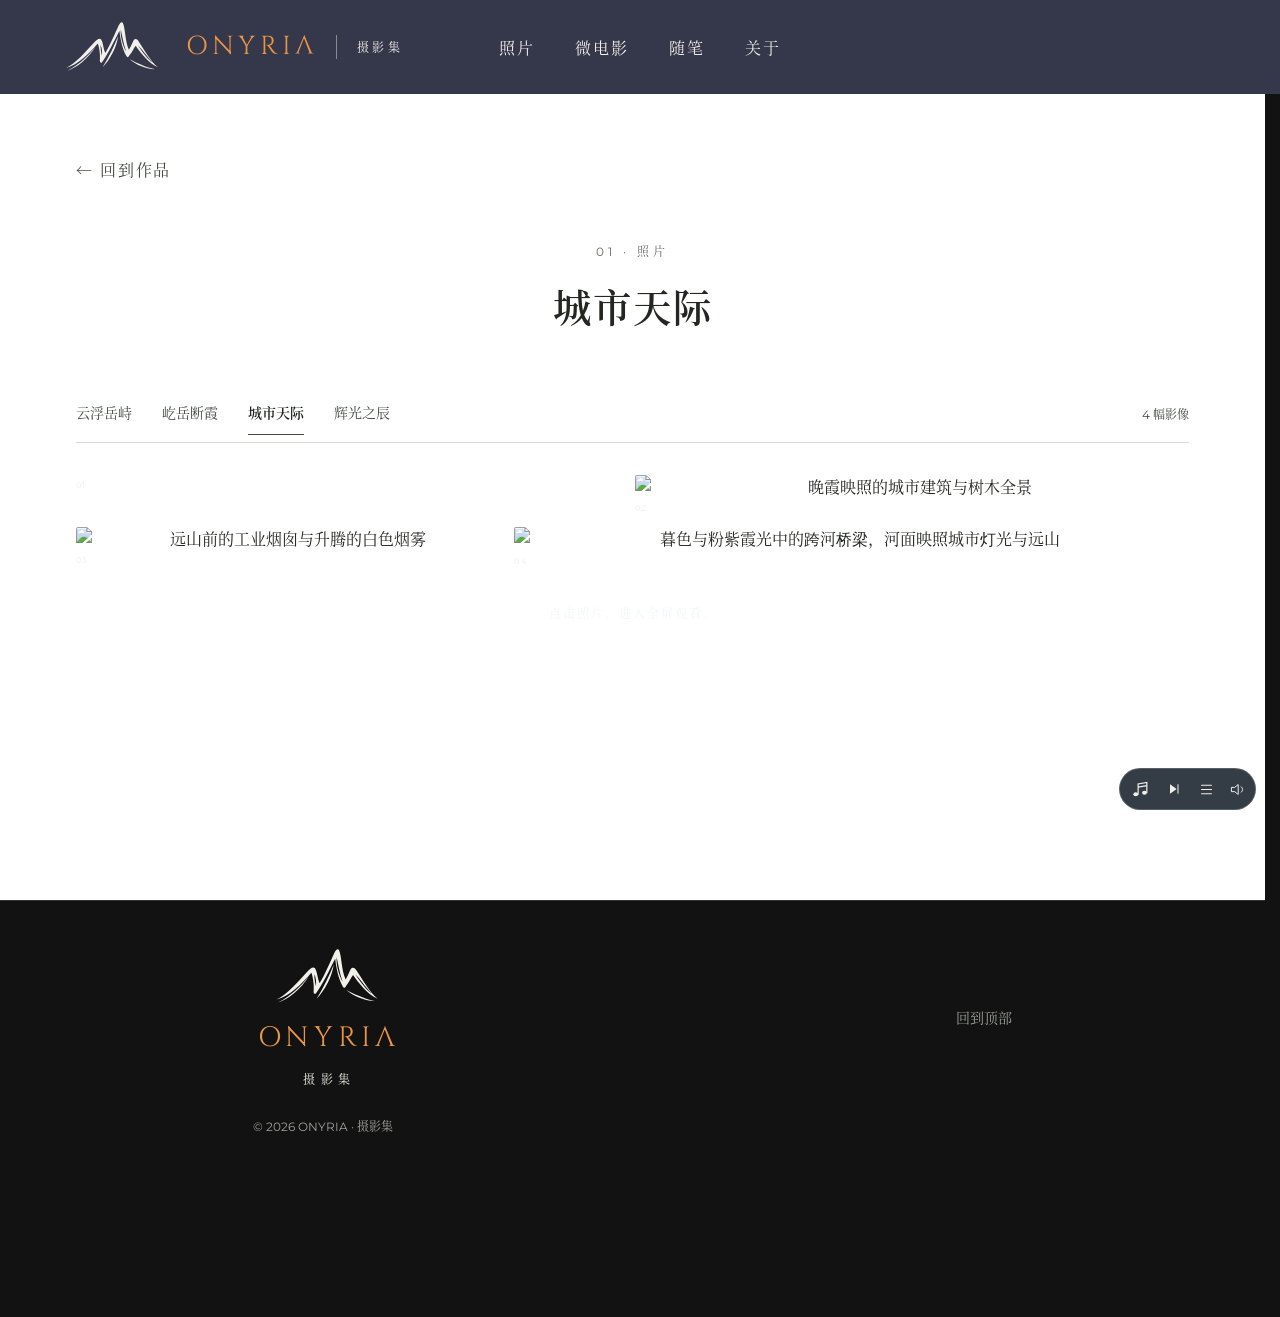
==== commit 9c9755fe: "Show film cover when paused and resume the existing YouTube player" ====
--- a/city.html
+++ b/city.html
@@ -10,7 +10,7 @@
   <link rel="icon" type="image/svg+xml" href="assets/onyria-mountain.svg?v=20261012-gallery-edition">
   <link rel="preload" as="font" type="font/woff2" href="assets/fonts/cinzel-regular.woff2" crossorigin>
   <link rel="preload" as="font" type="font/woff2" href="assets/fonts/source-han-serif-sc-regular-v2.woff2" crossorigin>
-  <link rel="stylesheet" href="style.css?v=20261028-cover-arrows"><link rel="stylesheet" href="atelier.css?v=20261026-wheel-zoom">
+  <link rel="stylesheet" href="style.css?v=20261029-film-pause"><link rel="stylesheet" href="atelier.css?v=20261026-wheel-zoom">
 </head>
 <body class="collection-page" data-category="city">
 <a class="skip" href="#gallery">跳至作品</a>
@@ -28,7 +28,7 @@
   </dialog>
 
   <dialog id="article-dialog" class="article-dialog" aria-modal="false" aria-labelledby="article-title"><div class="article-bar"><span>镜头之外</span><button type="button" class="icon-button" id="article-close" aria-label="关闭随笔"><svg width="22" height="22" viewBox="0 0 24 24" aria-hidden="true"><path d="m6 6 12 12M18 6 6 18" fill="none" stroke="currentColor" stroke-width="1.5"/></svg></button></div><article class="article-content"><p id="article-tag" class="eyebrow muted"></p><h2 id="article-title"></h2><div id="article-body"></div><p class="article-sign">Onyria</p></article></dialog>
-<script src="brand.js?v=20261012-gallery-edition"></script><script src="content.js?v=20261028-gongga-extra"></script><script src="page-lifecycle.js?v=20261012-continuous-audio"></script><script src="app.js?v=20261027-zoom-step015"></script><script src="hero-slides.js?v=20261019-srgb-cover"></script><script src="hero-carousel.js?v=20261012-continuous-audio"></script><audio id="background-music" src="https://onyria-photography.smokymaple16.chatgpt.site/assets/onyria-resilience.mp3" preload="none"></audio>
+<script src="brand.js?v=20261012-gallery-edition"></script><script src="content.js?v=20261028-gongga-extra"></script><script src="page-lifecycle.js?v=20261012-continuous-audio"></script><script src="app.js?v=20261029-film-pause"></script><script src="hero-slides.js?v=20261019-srgb-cover"></script><script src="hero-carousel.js?v=20261012-continuous-audio"></script><audio id="background-music" src="https://onyria-photography.smokymaple16.chatgpt.site/assets/onyria-resilience.mp3" preload="none"></audio>
   <div class="music-control" role="group" aria-label="背景音乐">
     <span class="music-credit" id="music-credit" role="tooltip"><span>背景音乐</span><strong>Resilience</strong><span>Ivan Torrent · 专辑《Onyria》</span></span>
     <button type="button" id="music-toggle" class="music-toggle" aria-label="播放背景音乐" aria-describedby="music-credit" aria-pressed="false"><svg class="music-note" width="19" height="19" viewBox="0 0 24 24" aria-hidden="true"><path d="M9 18V5l11-2v13M9 9l11-2" fill="none" stroke="currentColor" stroke-width="1.5" stroke-linecap="round"/><ellipse cx="6" cy="18" rx="3" ry="2.5" fill="currentColor"/><ellipse cx="17" cy="16" rx="3" ry="2.5" fill="currentColor"/></svg><svg class="music-pause" width="19" height="19" viewBox="0 0 24 24" aria-hidden="true"><path d="M8 5v14M16 5v14" fill="none" stroke="currentColor" stroke-width="1.7" stroke-linecap="round"/></svg></button>
--- a/style.css
+++ b/style.css
@@ -86,7 +86,7 @@
 .documentary-list{display:flex;flex-direction:column;gap:56px}
 .documentary-card{width:100%;min-width:0}
 .documentary-media{position:relative;aspect-ratio:16 / 9;background:#000;overflow:hidden}
-.documentary-poster{position:absolute;inset:0;display:block;width:100%;height:100%;padding:0;background:#000}
+.documentary-poster{position:absolute;inset:0;z-index:1;display:block;width:100%;height:100%;padding:0;background:#000}
 .documentary-poster img{width:100%;height:100%;object-fit:contain}
 .documentary-poster[hidden],.documentary-player[hidden]{display:none!important}
 .documentary-play{position:absolute;left:50%;top:50%;transform:translate(-50%,-50%);display:flex;align-items:center;gap:12px;padding:18px 24px;background:#111211b8;border:1px solid #ffffff80;backdrop-filter:blur(6px);font-size:14px;letter-spacing:2px;transition:background .25s}
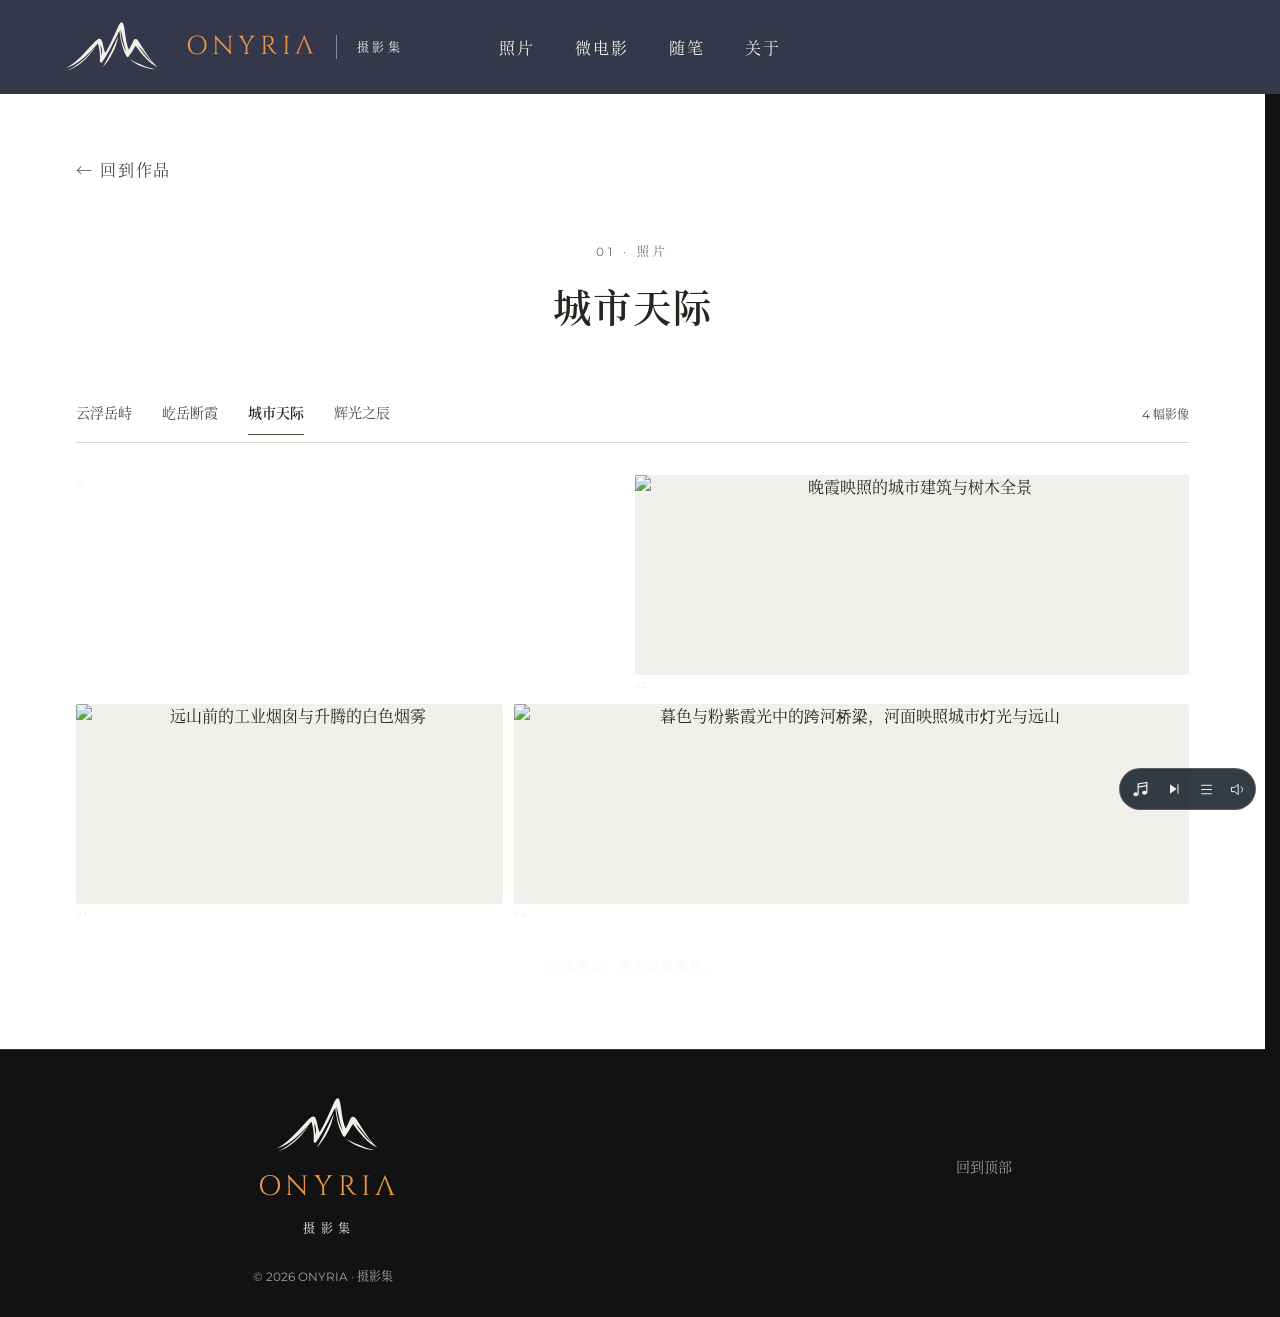
==== commit 773e0c8d: "Try separate landscape and portrait preview grids in the mountain album" ====
--- a/city.html
+++ b/city.html
@@ -10,7 +10,7 @@
   <link rel="icon" type="image/svg+xml" href="assets/onyria-mountain.svg?v=20261012-gallery-edition">
   <link rel="preload" as="font" type="font/woff2" href="assets/fonts/cinzel-regular.woff2" crossorigin>
   <link rel="preload" as="font" type="font/woff2" href="assets/fonts/source-han-serif-sc-regular-v2.woff2" crossorigin>
-  <link rel="stylesheet" href="style.css?v=20261029-film-pause"><link rel="stylesheet" href="atelier.css?v=20261026-wheel-zoom">
+  <link rel="stylesheet" href="style.css?v=20261029-film-pause"><link rel="stylesheet" href="atelier.css?v=20261102-orientation-layout">
 </head>
 <body class="collection-page" data-category="city">
 <a class="skip" href="#gallery">跳至作品</a>
@@ -28,7 +28,7 @@
   </dialog>
 
   <dialog id="article-dialog" class="article-dialog" aria-modal="false" aria-labelledby="article-title"><div class="article-bar"><span>镜头之外</span><button type="button" class="icon-button" id="article-close" aria-label="关闭随笔"><svg width="22" height="22" viewBox="0 0 24 24" aria-hidden="true"><path d="m6 6 12 12M18 6 6 18" fill="none" stroke="currentColor" stroke-width="1.5"/></svg></button></div><article class="article-content"><p id="article-tag" class="eyebrow muted"></p><h2 id="article-title"></h2><div id="article-body"></div><p class="article-sign">Onyria</p></article></dialog>
-<script src="brand.js?v=20261012-gallery-edition"></script><script src="content.js?v=20261028-gongga-extra"></script><script src="page-lifecycle.js?v=20261012-continuous-audio"></script><script src="app.js?v=20261029-film-pause"></script><script src="hero-slides.js?v=20261019-srgb-cover"></script><script src="hero-carousel.js?v=20261012-continuous-audio"></script><audio id="background-music" src="https://onyria-photography.smokymaple16.chatgpt.site/assets/onyria-resilience.mp3" preload="none"></audio>
+<script src="brand.js?v=20261012-gallery-edition"></script><script src="content.js?v=20261028-gongga-extra"></script><script src="page-lifecycle.js?v=20261012-continuous-audio"></script><script src="app.js?v=20261102-orientation-layout"></script><script src="hero-slides.js?v=20261019-srgb-cover"></script><script src="hero-carousel.js?v=20261012-continuous-audio"></script><audio id="background-music" src="https://onyria-photography.smokymaple16.chatgpt.site/assets/onyria-resilience.mp3" preload="none"></audio>
   <div class="music-control" role="group" aria-label="背景音乐">
     <span class="music-credit" id="music-credit" role="tooltip"><span>背景音乐</span><strong>Resilience</strong><span>Ivan Torrent · 专辑《Onyria》</span></span>
     <button type="button" id="music-toggle" class="music-toggle" aria-label="播放背景音乐" aria-describedby="music-credit" aria-pressed="false"><svg class="music-note" width="19" height="19" viewBox="0 0 24 24" aria-hidden="true"><path d="M9 18V5l11-2v13M9 9l11-2" fill="none" stroke="currentColor" stroke-width="1.5" stroke-linecap="round"/><ellipse cx="6" cy="18" rx="3" ry="2.5" fill="currentColor"/><ellipse cx="17" cy="16" rx="3" ry="2.5" fill="currentColor"/></svg><svg class="music-pause" width="19" height="19" viewBox="0 0 24 24" aria-hidden="true"><path d="M8 5v14M16 5v14" fill="none" stroke="currentColor" stroke-width="1.7" stroke-linecap="round"/></svg></button>
--- a/style.css
+++ b/style.css
@@ -465,3 +465,8 @@
 .collection-page .photo-folio{margin-top:5px;font-size:8px}
 @media(max-width:600px){.collection-page .gallery{gap:11px}.collection-page .gallery-spread{gap:8px}.hologram-border{inset:108px 10px 12px}.scene-hologram-label{left:14px;bottom:62px;font-size:9px}}
 @media(prefers-reduced-motion:reduce){#works .category-covers{transform:none;transition:none}.album-book{transition:none!important}.holographic-gallery,.hologram-scan,.projection-art:after{animation:none!important}}
+
+/* Route information beside the journal heading. */
+#journal .section-top{display:grid;grid-template-columns:minmax(0,1fr) minmax(0,1fr);gap:32px;align-items:start}
+.journal-route-note{max-width:430px;margin-left:auto;font-family:var(--font-cn);font-size:12px;font-weight:400;line-height:1.9;letter-spacing:.025em;color:var(--muted);text-align:left}
+@media(max-width:900px){#journal .section-top{grid-template-columns:1fr;gap:18px}.journal-route-note{max-width:none;margin-left:0}}
--- a/atelier.css
+++ b/atelier.css
@@ -121,3 +121,12 @@
 
 .lightbox-image-viewport.is-zoomed:not(.is-dragging) #lightbox-image{transition:transform 90ms ease-out}
 @media(prefers-reduced-motion:reduce){.lightbox-image-viewport.is-zoomed #lightbox-image{transition:none}}
+
+/* A layout trial limited to the landscape album; originals stay uncropped. */
+.collection-page #gallery[data-layout="orientation-split"]{display:grid;grid-template-columns:minmax(0,3fr) minmax(0,2fr);gap:clamp(28px,4vw,64px);align-items:start}
+#gallery[data-layout="orientation-split"] .gallery-orientation{display:grid;gap:24px;min-width:0}
+#gallery[data-layout="orientation-split"] .gallery-spread{display:grid;grid-template-columns:repeat(2,minmax(0,1fr));gap:14px}
+#gallery[data-layout="orientation-split"] .photo-image-button{aspect-ratio:3 / 2}
+#gallery[data-layout="orientation-split"] .gallery-portraits .photo-image-button{aspect-ratio:2 / 3}
+.collection-page #gallery[data-layout="orientation-split"] .photo-image-button img{width:100%;height:100%;aspect-ratio:auto;object-fit:cover;object-position:center}
+@media(max-width:700px){.collection-page #gallery[data-layout="orientation-split"]{grid-template-columns:1fr;gap:36px}#gallery[data-layout="orientation-split"] .gallery-orientation{gap:20px}#gallery[data-layout="orientation-split"] .gallery-spread{gap:10px}}
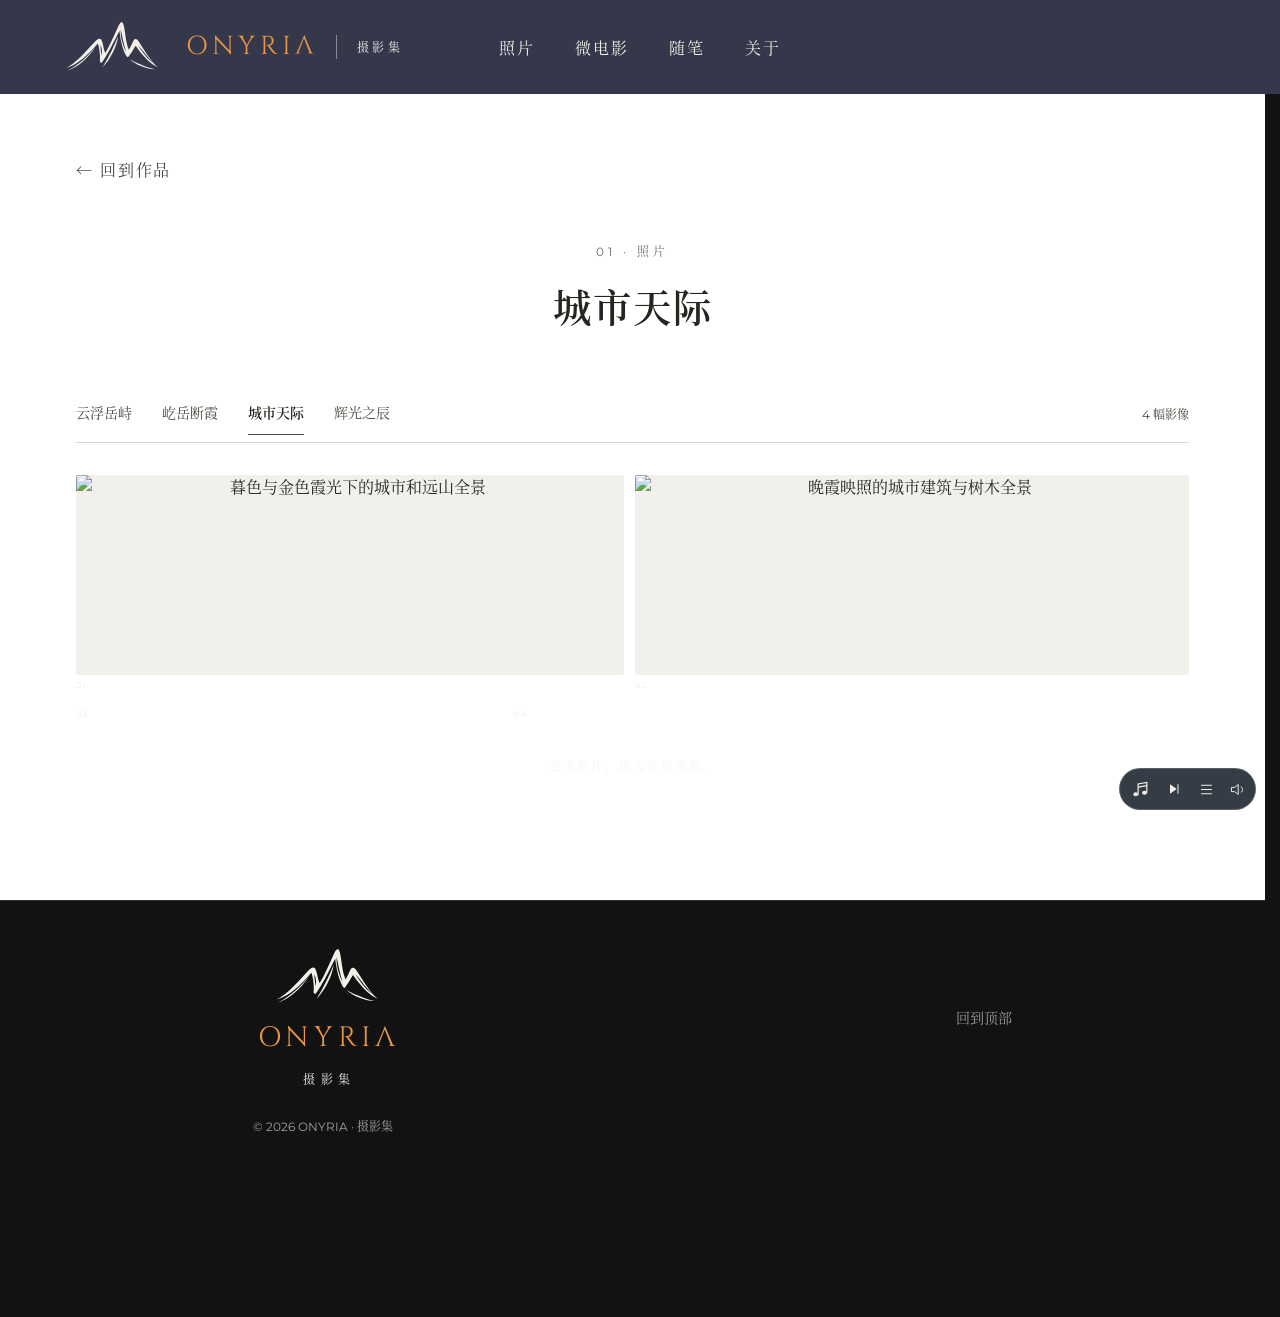
==== commit c875c515: "Use the photo viewer wheel for direct 0.15x zoom and remove click zoom" ====
--- a/city.html
+++ b/city.html
@@ -10,7 +10,7 @@
   <link rel="icon" type="image/svg+xml" href="assets/onyria-mountain.svg?v=20261012-gallery-edition">
   <link rel="preload" as="font" type="font/woff2" href="assets/fonts/cinzel-regular.woff2" crossorigin>
   <link rel="preload" as="font" type="font/woff2" href="assets/fonts/source-han-serif-sc-regular-v2.woff2" crossorigin>
-  <link rel="stylesheet" href="style.css?v=20261029-film-pause"><link rel="stylesheet" href="atelier.css?v=20261102-orientation-layout">
+  <link rel="stylesheet" href="style.css?v=20261029-film-pause"><link rel="stylesheet" href="atelier.css?v=20261102-direct-wheel-zoom">
 </head>
 <body class="collection-page" data-category="city">
 <a class="skip" href="#gallery">跳至作品</a>
@@ -22,13 +22,13 @@
   <footer class="footer"><div class="footer-top"><a class="footer-brand" href="index.html#home" aria-label="ONYRIA 摄影集首页"><onyria-logo variant="vertical" aria-hidden="true"><svg class="onyria-mountain" viewBox="0 0 142 82" xmlns="http://www.w3.org/2000/svg" aria-hidden="true" focusable="false"><path fill="currentColor" fill-rule="evenodd" d="M3 72 C17 66 31 49 46 33 C49 30 52 27 55 30 C58 35 58 43 61 50 C68 39 75 22 81 9 C83 5 85 3 87 5 C91 14 90 31 96 45 C99 40 101 35 103 31 C105 28 108 29 110 32 C119 45 127 61 139 71 C125 65 113 49 106 39 C103 43 100 50 97 53 C95 57 94 57 92 54 C85 41 83 25 82 17 C74 33 64 53 56 64 C54 65 53 63 53 61 C54 53 52 41 50 36 C36 52 20 68 3 72 Z M84 15 C83 25 87 39 92 48 C88 36 86 24 84 15 Z M54 38 C54 44 55 49 56 54 C57 48 56 42 54 38 Z M109 38 C117 50 124 59 131 64 C122 54 115 44 109 38 Z"/><path fill="currentColor" d="M5 76 C23 67 36 54 47 40 C36 58 19 72 5 76 Z M57 71 C67 55 74 40 80 25 C78 41 68 60 57 71 Z M97 59 C107 64 119 70 135 74 C119 73 107 67 97 59 Z"/></svg><span class="onyria-wordmark">ONYRI<span class="onyria-letter-a"><span class="onyria-a-source">A</span><svg viewBox="0 0 712 714" aria-hidden="true" focusable="false"><path transform="translate(0 714) scale(1 -1)" d="M359 714 655 6H570L339 619ZM144 73Q137 53 142 39Q147 25 158.5 17.5Q170 10 182 10H191V0H-10V10H-1Q22 10 46.5 24.5Q71 39 87 73ZM359 714 368 644 117 3H57L313 611Q313 611 318.5 623.5Q324 636 331.5 654Q339 672 344.5 689Q350 706 350 714ZM545 73H627Q642 39 667 24.5Q692 10 715 10H723V0H498V10H507Q526 10 541 26.5Q556 43 545 73Z" fill="currentColor"/></svg></span></span><span class="onyria-divider"></span><span class="onyria-subtitle">摄影集</span></onyria-logo></a><a href="index.html#home">回到顶部</a></div><div class="footer-bottom"><span>© <span id="year">2026</span> ONYRIA · 摄影集</span></div></footer>
   <dialog id="lightbox" class="lightbox" aria-label="照片全屏查看">
     <div class="lightbox-bar"><span id="lightbox-position"></span><button type="button" class="icon-button" id="lightbox-close" aria-label="关闭照片"><svg width="22" height="22" viewBox="0 0 24 24" aria-hidden="true"><path d="m6 6 12 12M18 6 6 18" fill="none" stroke="currentColor" stroke-width="1.5"/></svg></button></div>
-    <div class="lightbox-stage"><button type="button" class="photo-prev icon-button" id="photo-prev" aria-label="上一张照片"><svg width="24" height="24" viewBox="0 0 24 24" aria-hidden="true"><path d="m15 5-7 7 7 7" fill="none" stroke="currentColor" stroke-width="1.5"/></svg></button><div class="lightbox-image-viewport"><img id="lightbox-image" alt="" draggable="false" role="button" tabindex="0" aria-pressed="false" aria-label="放大照片至1.5倍"></div><button type="button" class="photo-next icon-button" id="photo-next" aria-label="下一张照片"><svg width="24" height="24" viewBox="0 0 24 24" aria-hidden="true"><path d="m9 5 7 7-7 7" fill="none" stroke="currentColor" stroke-width="1.5"/></svg></button></div>
+    <div class="lightbox-stage"><button type="button" class="photo-prev icon-button" id="photo-prev" aria-label="上一张照片"><svg width="24" height="24" viewBox="0 0 24 24" aria-hidden="true"><path d="m15 5-7 7 7 7" fill="none" stroke="currentColor" stroke-width="1.5"/></svg></button><div class="lightbox-image-viewport"><img id="lightbox-image" alt="" draggable="false" tabindex="0" aria-label="照片，滚轮缩放"></div><button type="button" class="photo-next icon-button" id="photo-next" aria-label="下一张照片"><svg width="24" height="24" viewBox="0 0 24 24" aria-hidden="true"><path d="m9 5 7 7-7 7" fill="none" stroke="currentColor" stroke-width="1.5"/></svg></button></div>
     <div class="lightbox-caption"><div><h3 id="lightbox-title"></h3><p id="lightbox-category"></p></div><span class="keyboard-hint">方向键切换 · Esc 关闭</span></div>
   <div class="lightbox-filmstrip" id="lightbox-filmstrip" aria-label="照片缩略图"><div class="filmstrip-track" id="filmstrip-track" role="group"></div></div>
   </dialog>
 
   <dialog id="article-dialog" class="article-dialog" aria-modal="false" aria-labelledby="article-title"><div class="article-bar"><span>镜头之外</span><button type="button" class="icon-button" id="article-close" aria-label="关闭随笔"><svg width="22" height="22" viewBox="0 0 24 24" aria-hidden="true"><path d="m6 6 12 12M18 6 6 18" fill="none" stroke="currentColor" stroke-width="1.5"/></svg></button></div><article class="article-content"><p id="article-tag" class="eyebrow muted"></p><h2 id="article-title"></h2><div id="article-body"></div><p class="article-sign">Onyria</p></article></dialog>
-<script src="brand.js?v=20261012-gallery-edition"></script><script src="content.js?v=20261028-gongga-extra"></script><script src="page-lifecycle.js?v=20261012-continuous-audio"></script><script src="app.js?v=20261102-orientation-layout"></script><script src="hero-slides.js?v=20261019-srgb-cover"></script><script src="hero-carousel.js?v=20261012-continuous-audio"></script><audio id="background-music" src="https://onyria-photography.smokymaple16.chatgpt.site/assets/onyria-resilience.mp3" preload="none"></audio>
+<script src="brand.js?v=20261012-gallery-edition"></script><script src="content.js?v=20261028-gongga-extra"></script><script src="page-lifecycle.js?v=20261012-continuous-audio"></script><script src="app.js?v=20261102-direct-wheel-zoom"></script><script src="hero-slides.js?v=20261019-srgb-cover"></script><script src="hero-carousel.js?v=20261012-continuous-audio"></script><audio id="background-music" src="https://onyria-photography.smokymaple16.chatgpt.site/assets/onyria-resilience.mp3" preload="none"></audio>
   <div class="music-control" role="group" aria-label="背景音乐">
     <span class="music-credit" id="music-credit" role="tooltip"><span>背景音乐</span><strong>Resilience</strong><span>Ivan Torrent · 专辑《Onyria》</span></span>
     <button type="button" id="music-toggle" class="music-toggle" aria-label="播放背景音乐" aria-describedby="music-credit" aria-pressed="false"><svg class="music-note" width="19" height="19" viewBox="0 0 24 24" aria-hidden="true"><path d="M9 18V5l11-2v13M9 9l11-2" fill="none" stroke="currentColor" stroke-width="1.5" stroke-linecap="round"/><ellipse cx="6" cy="18" rx="3" ry="2.5" fill="currentColor"/><ellipse cx="17" cy="16" rx="3" ry="2.5" fill="currentColor"/></svg><svg class="music-pause" width="19" height="19" viewBox="0 0 24 24" aria-hidden="true"><path d="M8 5v14M16 5v14" fill="none" stroke="currentColor" stroke-width="1.7" stroke-linecap="round"/></svg></button>
--- a/atelier.css
+++ b/atelier.css
@@ -107,8 +107,8 @@
 .article-dialog .article-photo-button:focus-visible{outline:2px solid #8b7858;outline-offset:5px}
 
 /* Full-page photo zoom supports fine wheel adjustments and dragging. */
-.lightbox-image-viewport{width:100%;height:100%;min-width:0;min-height:0;flex-shrink:0;overflow:hidden;touch-action:none;cursor:zoom-in}
-.lightbox-stage #lightbox-image{display:block;cursor:zoom-in;transition:transform 180ms ease;user-select:none;-webkit-user-drag:none}
+.lightbox-image-viewport{width:100%;height:100%;min-width:0;min-height:0;flex-shrink:0;overflow:hidden;touch-action:none;cursor:default}
+.lightbox-stage #lightbox-image{display:block;cursor:default;transition:transform 180ms ease;user-select:none;-webkit-user-drag:none}
 .lightbox-stage #lightbox-image:focus-visible{outline:2px solid #f2f0e9;outline-offset:-3px}
 .lightbox .photo-prev,.lightbox .photo-next{z-index:2}
 @media(prefers-reduced-motion:reduce){.lightbox-stage #lightbox-image{transition:none}}
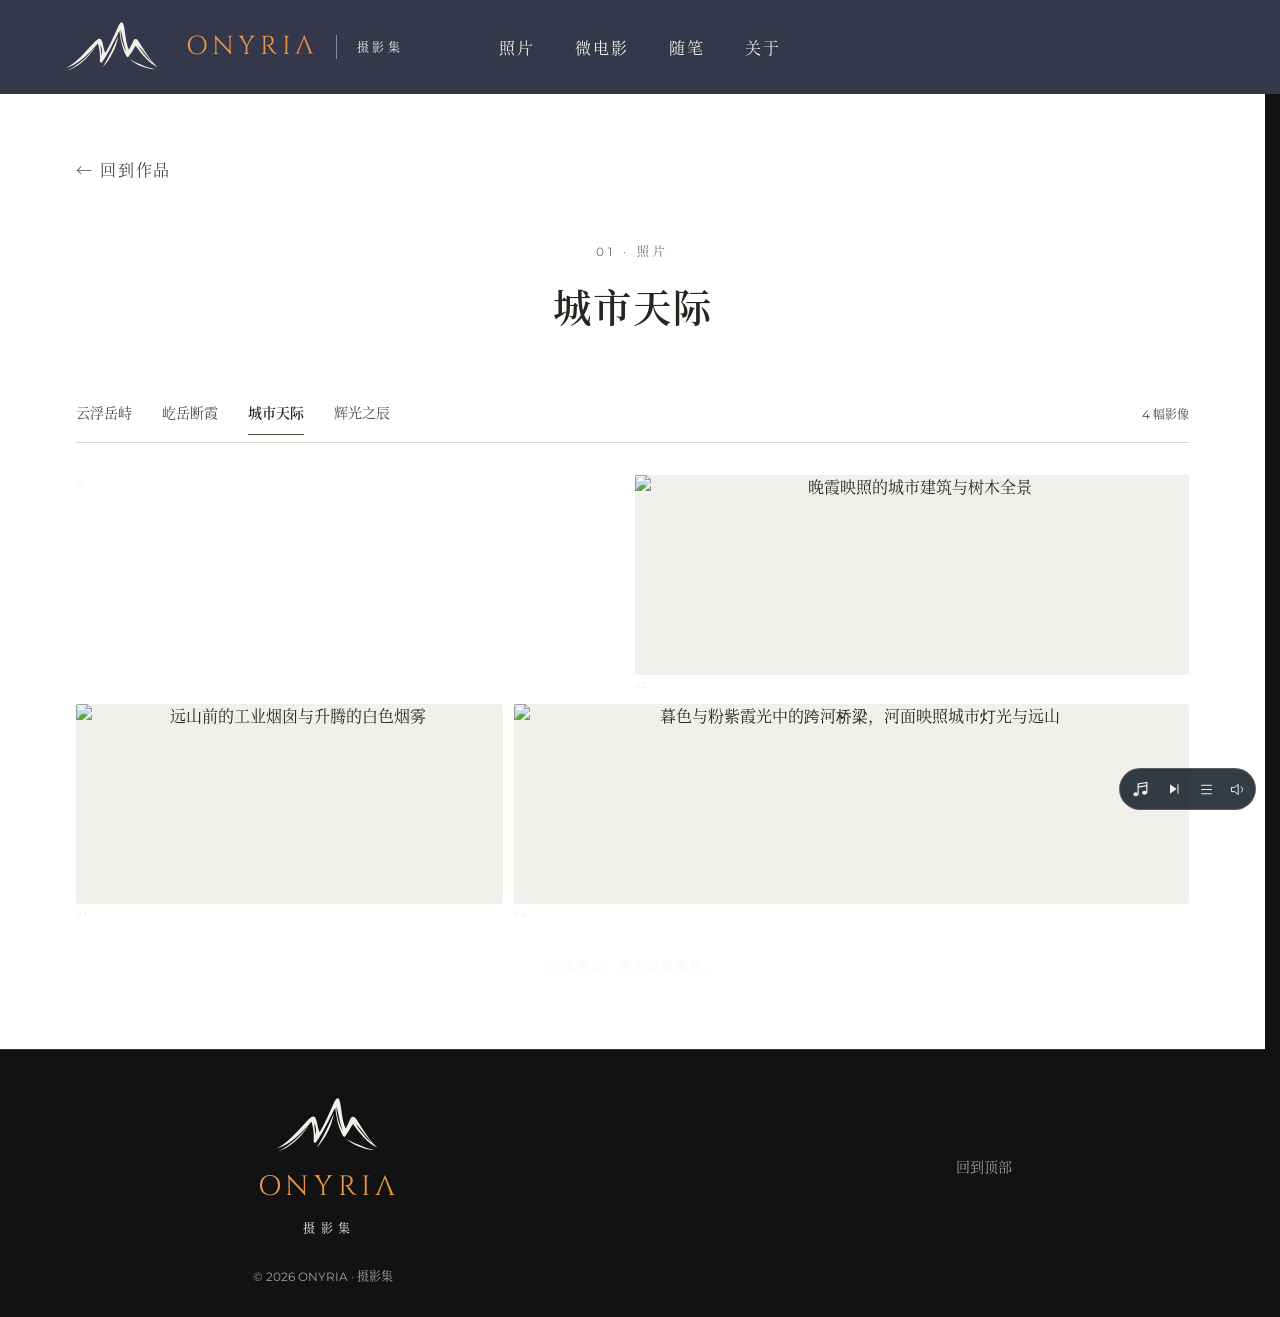
==== commit 7db177e9: "Restore single-click reset after wheel zoom without resetting after a drag" ====
--- a/city.html
+++ b/city.html
@@ -28,7 +28,7 @@
   </dialog>
 
   <dialog id="article-dialog" class="article-dialog" aria-modal="false" aria-labelledby="article-title"><div class="article-bar"><span>镜头之外</span><button type="button" class="icon-button" id="article-close" aria-label="关闭随笔"><svg width="22" height="22" viewBox="0 0 24 24" aria-hidden="true"><path d="m6 6 12 12M18 6 6 18" fill="none" stroke="currentColor" stroke-width="1.5"/></svg></button></div><article class="article-content"><p id="article-tag" class="eyebrow muted"></p><h2 id="article-title"></h2><div id="article-body"></div><p class="article-sign">Onyria</p></article></dialog>
-<script src="brand.js?v=20261012-gallery-edition"></script><script src="content.js?v=20261028-gongga-extra"></script><script src="page-lifecycle.js?v=20261012-continuous-audio"></script><script src="app.js?v=20261102-direct-wheel-zoom"></script><script src="hero-slides.js?v=20261019-srgb-cover"></script><script src="hero-carousel.js?v=20261012-continuous-audio"></script><audio id="background-music" src="https://onyria-photography.smokymaple16.chatgpt.site/assets/onyria-resilience.mp3" preload="none"></audio>
+<script src="brand.js?v=20261012-gallery-edition"></script><script src="content.js?v=20261028-gongga-extra"></script><script src="page-lifecycle.js?v=20261012-continuous-audio"></script><script src="app.js?v=20261102-click-reset"></script><script src="hero-slides.js?v=20261019-srgb-cover"></script><script src="hero-carousel.js?v=20261012-continuous-audio"></script><audio id="background-music" src="https://onyria-photography.smokymaple16.chatgpt.site/assets/onyria-resilience.mp3" preload="none"></audio>
   <div class="music-control" role="group" aria-label="背景音乐">
     <span class="music-credit" id="music-credit" role="tooltip"><span>背景音乐</span><strong>Resilience</strong><span>Ivan Torrent · 专辑《Onyria》</span></span>
     <button type="button" id="music-toggle" class="music-toggle" aria-label="播放背景音乐" aria-describedby="music-credit" aria-pressed="false"><svg class="music-note" width="19" height="19" viewBox="0 0 24 24" aria-hidden="true"><path d="M9 18V5l11-2v13M9 9l11-2" fill="none" stroke="currentColor" stroke-width="1.5" stroke-linecap="round"/><ellipse cx="6" cy="18" rx="3" ry="2.5" fill="currentColor"/><ellipse cx="17" cy="16" rx="3" ry="2.5" fill="currentColor"/></svg><svg class="music-pause" width="19" height="19" viewBox="0 0 24 24" aria-hidden="true"><path d="M8 5v14M16 5v14" fill="none" stroke="currentColor" stroke-width="1.7" stroke-linecap="round"/></svg></button>
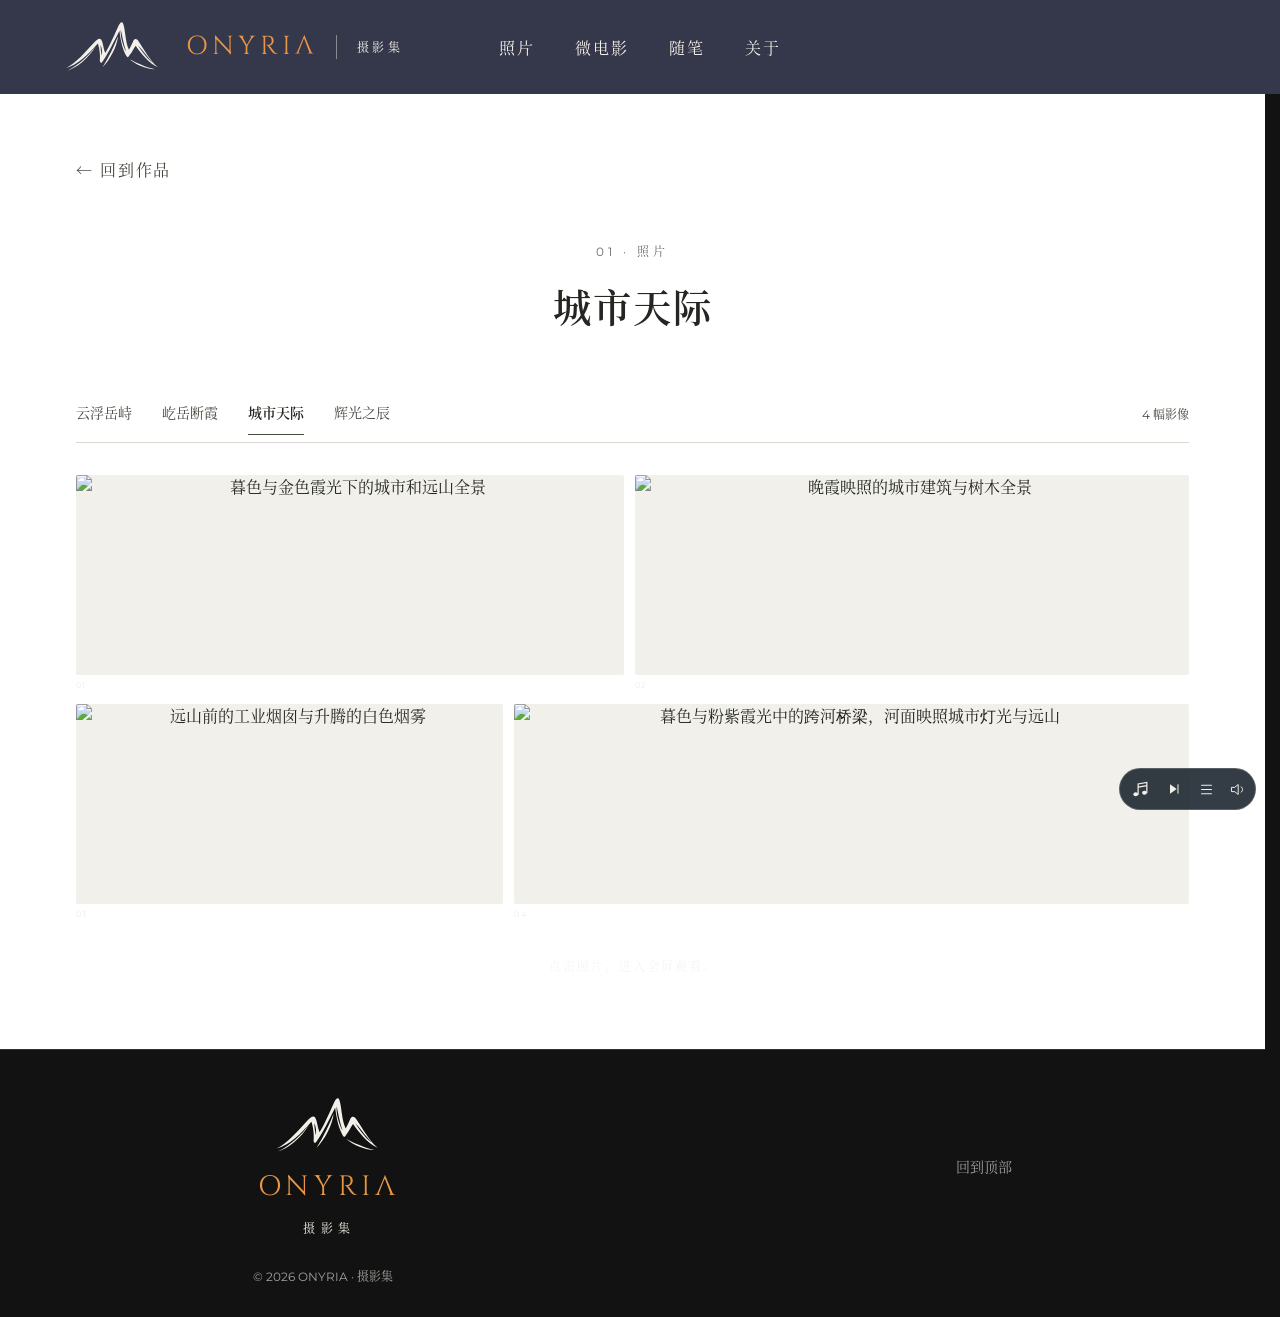
==== commit e08a08f2: "Add DSC01392-a to mountain album and move the route note into the right margin" ====
--- a/city.html
+++ b/city.html
@@ -28,7 +28,7 @@
   </dialog>
 
   <dialog id="article-dialog" class="article-dialog" aria-modal="false" aria-labelledby="article-title"><div class="article-bar"><span>镜头之外</span><button type="button" class="icon-button" id="article-close" aria-label="关闭随笔"><svg width="22" height="22" viewBox="0 0 24 24" aria-hidden="true"><path d="m6 6 12 12M18 6 6 18" fill="none" stroke="currentColor" stroke-width="1.5"/></svg></button></div><article class="article-content"><p id="article-tag" class="eyebrow muted"></p><h2 id="article-title"></h2><div id="article-body"></div><p class="article-sign">Onyria</p></article></dialog>
-<script src="brand.js?v=20261012-gallery-edition"></script><script src="content.js?v=20261028-gongga-extra"></script><script src="page-lifecycle.js?v=20261012-continuous-audio"></script><script src="app.js?v=20261102-click-reset"></script><script src="hero-slides.js?v=20261019-srgb-cover"></script><script src="hero-carousel.js?v=20261012-continuous-audio"></script><audio id="background-music" src="https://onyria-photography.smokymaple16.chatgpt.site/assets/onyria-resilience.mp3" preload="none"></audio>
+<script src="brand.js?v=20261012-gallery-edition"></script><script src="content.js?v=20261102-dsc01392"></script><script src="page-lifecycle.js?v=20261012-continuous-audio"></script><script src="app.js?v=20261102-click-reset"></script><script src="hero-slides.js?v=20261019-srgb-cover"></script><script src="hero-carousel.js?v=20261012-continuous-audio"></script><audio id="background-music" src="https://onyria-photography.smokymaple16.chatgpt.site/assets/onyria-resilience.mp3" preload="none"></audio>
   <div class="music-control" role="group" aria-label="背景音乐">
     <span class="music-credit" id="music-credit" role="tooltip"><span>背景音乐</span><strong>Resilience</strong><span>Ivan Torrent · 专辑《Onyria》</span></span>
     <button type="button" id="music-toggle" class="music-toggle" aria-label="播放背景音乐" aria-describedby="music-credit" aria-pressed="false"><svg class="music-note" width="19" height="19" viewBox="0 0 24 24" aria-hidden="true"><path d="M9 18V5l11-2v13M9 9l11-2" fill="none" stroke="currentColor" stroke-width="1.5" stroke-linecap="round"/><ellipse cx="6" cy="18" rx="3" ry="2.5" fill="currentColor"/><ellipse cx="17" cy="16" rx="3" ry="2.5" fill="currentColor"/></svg><svg class="music-pause" width="19" height="19" viewBox="0 0 24 24" aria-hidden="true"><path d="M8 5v14M16 5v14" fill="none" stroke="currentColor" stroke-width="1.7" stroke-linecap="round"/></svg></button>
--- a/style.css
+++ b/style.css
@@ -466,7 +466,7 @@
 @media(max-width:600px){.collection-page .gallery{gap:11px}.collection-page .gallery-spread{gap:8px}.hologram-border{inset:108px 10px 12px}.scene-hologram-label{left:14px;bottom:62px;font-size:9px}}
 @media(prefers-reduced-motion:reduce){#works .category-covers{transform:none;transition:none}.album-book{transition:none!important}.holographic-gallery,.hologram-scan,.projection-art:after{animation:none!important}}
 
-/* Route information beside the journal heading. */
-#journal .section-top{display:grid;grid-template-columns:minmax(0,1fr) minmax(0,1fr);gap:32px;align-items:start}
-.journal-route-note{max-width:430px;margin-left:auto;font-family:var(--font-cn);font-size:12px;font-weight:400;line-height:1.9;letter-spacing:.025em;color:var(--muted);text-align:left}
-@media(max-width:900px){#journal .section-top{grid-template-columns:1fr;gap:18px}.journal-route-note{max-width:none;margin-left:0}}
+/* Keep the journal title centered; place its note in the right page margin. */
+#journal .section-top{position:relative}
+.journal-route-note{position:absolute;top:0;right:calc(24px - 20vw);width:calc(20vw - 56px);max-width:300px;font-family:var(--font-cn);font-size:12px;font-weight:400;line-height:1.9;letter-spacing:.025em;color:var(--muted);text-align:left}
+@media(max-width:1300px){#journal .section-top{flex-direction:column;gap:18px}.journal-route-note{position:static;align-self:flex-end;width:100%;max-width:430px;margin:0;text-align:left}}
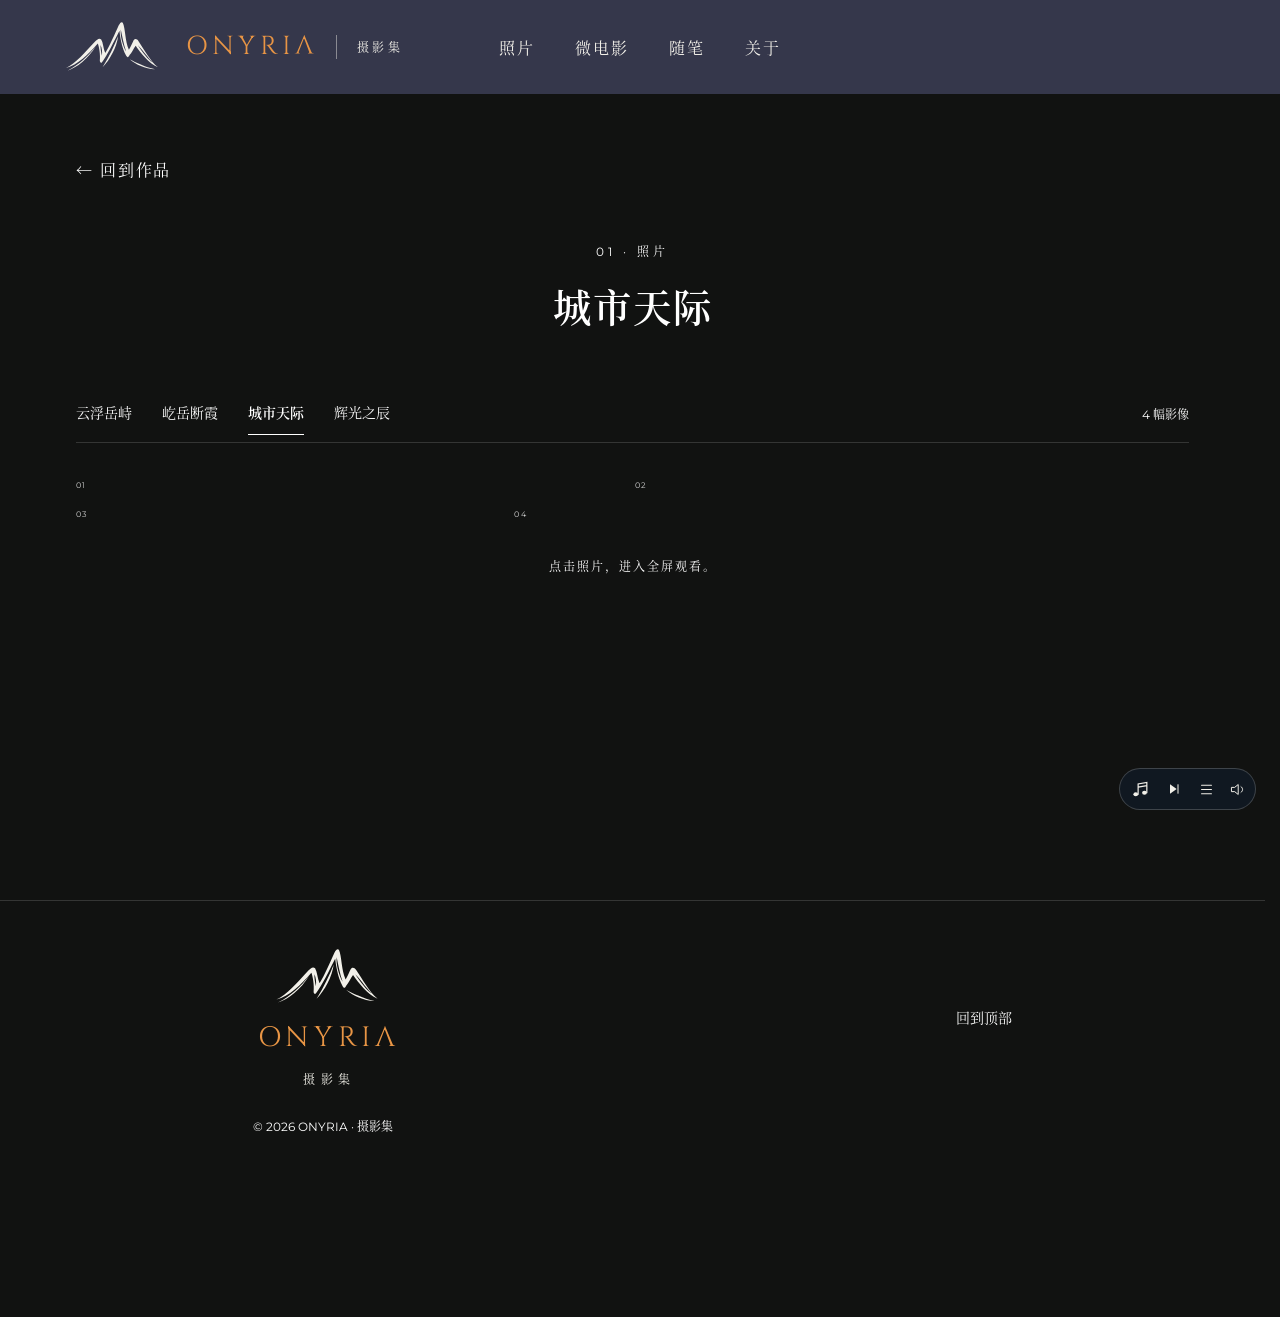
==== commit 1dc0d1b8: "Refresh album theme styles for city.html" ====
--- a/city.html
+++ b/city.html
@@ -10,7 +10,7 @@
   <link rel="icon" type="image/svg+xml" href="assets/onyria-mountain.svg?v=20261012-gallery-edition">
   <link rel="preload" as="font" type="font/woff2" href="assets/fonts/cinzel-regular.woff2" crossorigin>
   <link rel="preload" as="font" type="font/woff2" href="assets/fonts/source-han-serif-sc-regular-v2.woff2" crossorigin>
-  <link rel="stylesheet" href="style.css?v=20261029-film-pause"><link rel="stylesheet" href="atelier.css?v=20261102-direct-wheel-zoom">
+  <link rel="stylesheet" href="style.css?v=20261029-film-pause"><link rel="stylesheet" href="atelier.css?v=20261103-dark-albums">
 </head>
 <body class="collection-page" data-category="city">
 <a class="skip" href="#gallery">跳至作品</a>
--- a/atelier.css
+++ b/atelier.css
@@ -13,6 +13,8 @@
 .about #about-content .about-contact{margin-top:24px}
 .about .about-email{display:inline-block;margin-top:10px;padding:4px 0;border-bottom:2px solid #ffffffb3;color:#fff;opacity:1;font-family:var(--font-meta),var(--font-cn);font-size:clamp(16px,1.1vw,18px);font-weight:400;letter-spacing:.025em;overflow-wrap:anywhere}
 .about .about-email:hover,.about .about-email:focus-visible{color:#fff;opacity:1;border-color:#fff}
+.about .about-xiaohongshu{display:inline-flex;align-items:center;gap:10px;margin-top:12px;color:#fff;font-family:var(--font-meta),var(--font-cn);font-size:clamp(16px,1.1vw,18px);font-weight:400;letter-spacing:.025em}
+.about .about-xiaohongshu img{display:block;width:24px;height:24px;flex-shrink:0;border-radius:5px}
 @media(max-width:700px){.about #about-content{grid-template-columns:1fr;gap:32px}.about #about-content .about-dedication{border-left:0;border-top:1px solid #d9d9d2;padding:28px 0 0}}
 
 /* A source label appears beside the music controls without covering the volume panel. */
@@ -22,7 +24,7 @@
 
 
 /* Albums show only the photographs, at normal opacity and brightness. */
-.collection-page .collection-section{--bg:#fff;--surface:#f1f0eb;--text:#242620;--muted:#696b64;--line:#d9d9d2;--accent:#505c4d;background:var(--bg);color:var(--text);color-scheme:light}
+.collection-page,.collection-page .collection-section{--bg:#111211;--surface:#191a18;--text:#fff;--muted:#fff;--line:#ffffff26;--accent:#fff;background:var(--bg);color:var(--text);color-scheme:dark}
 .collection-page .header{background:var(--header-slate)}
 .collection-page .footer{background:#111211}
 .collection-page #gallery{border:0;outline:0;background:none;opacity:1;filter:none;transition:none}
@@ -31,10 +33,10 @@
 .collection-page .section-top{background:none;border:0;padding:18px 0;text-shadow:none}
 .collection-page .gallery-tools{background:none;border:0;border-bottom:1px solid var(--line);border-radius:0;padding:12px 0}
 .collection-page .section-top h2,.collection-page .collection-back{text-shadow:none}
-.collection-page .collection-back,.collection-page .filter,.collection-page #photo-count{color:#41473d}
-.collection-page .filter.active{color:#20261d;font-weight:600}
-.collection-page .filter.active:after{background:#414d3a}
-.collection-page .collection-back:hover,.collection-page .filter:hover,.collection-page .filter:focus-visible{color:#111711}
+.collection-page .collection-back,.collection-page .filter,.collection-page #photo-count,.collection-page .photo-folio,.collection-page .gallery-note,.collection-page .footer,.collection-page .footer a,.collection-page .footer-bottom{color:#fff}
+.collection-page .filter.active{color:#fff;font-weight:600}
+.collection-page .filter.active:after{background:#fff}
+.collection-page .collection-back:hover,.collection-page .filter:hover,.collection-page .filter:focus-visible{color:#fff}
 .music-next{display:flex;align-items:center;justify-content:center;width:30px;height:34px;border:0;border-radius:50%;padding:0;background:transparent;color:inherit;cursor:pointer}
 .music-next:hover,.music-next:focus-visible{background:#f2f0e912}
 @media(max-width:600px){.music-next{width:28px;height:32px}}
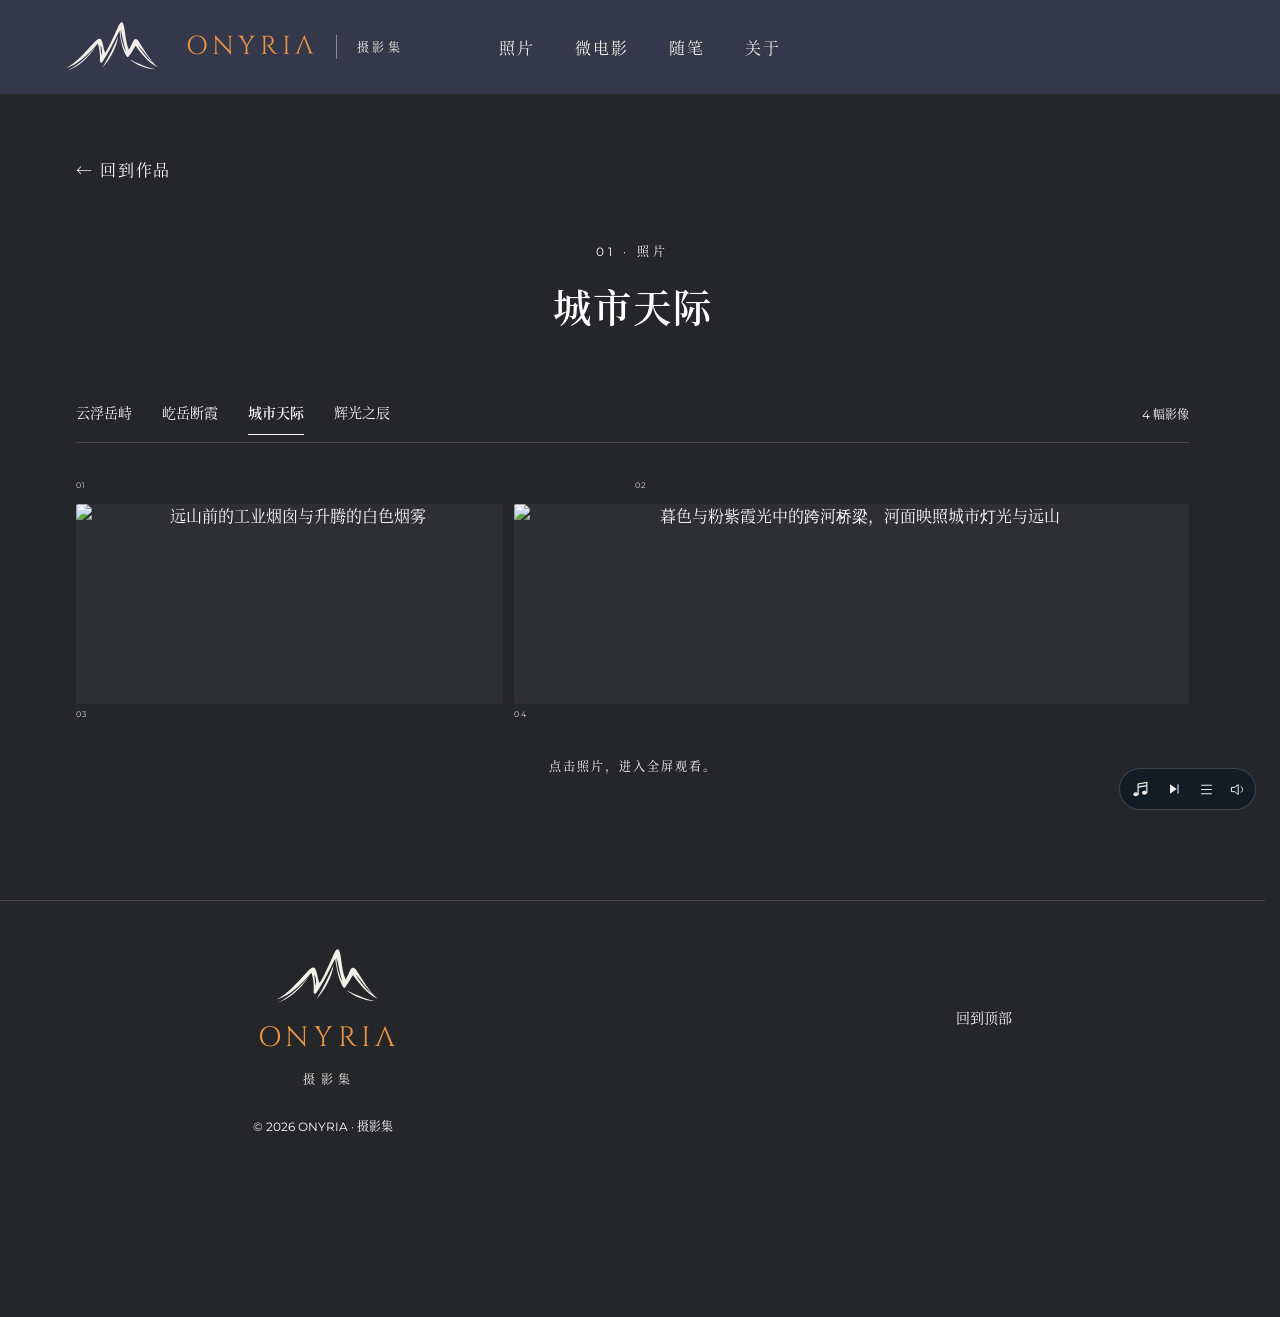
==== commit 66d4ffd0: "Refresh charcoal album theme cache" ====
--- a/city.html
+++ b/city.html
@@ -10,7 +10,7 @@
   <link rel="icon" type="image/svg+xml" href="assets/onyria-mountain.svg?v=20261012-gallery-edition">
   <link rel="preload" as="font" type="font/woff2" href="assets/fonts/cinzel-regular.woff2" crossorigin>
   <link rel="preload" as="font" type="font/woff2" href="assets/fonts/source-han-serif-sc-regular-v2.woff2" crossorigin>
-  <link rel="stylesheet" href="style.css?v=20261029-film-pause"><link rel="stylesheet" href="atelier.css?v=20261103-dark-albums">
+  <link rel="stylesheet" href="style.css?v=20261029-film-pause"><link rel="stylesheet" href="atelier.css?v=20261103-charcoal-albums">
 </head>
 <body class="collection-page" data-category="city">
 <a class="skip" href="#gallery">跳至作品</a>
--- a/atelier.css
+++ b/atelier.css
@@ -24,9 +24,9 @@
 
 
 /* Albums show only the photographs, at normal opacity and brightness. */
-.collection-page,.collection-page .collection-section{--bg:#111211;--surface:#191a18;--text:#fff;--muted:#fff;--line:#ffffff26;--accent:#fff;background:var(--bg);color:var(--text);color-scheme:dark}
+.collection-page,.collection-page .collection-section{--bg:#252629;--surface:#2e2f33;--text:#fff;--muted:#fff;--line:#ffffff26;--accent:#fff;background:var(--bg);color:var(--text);color-scheme:dark}
 .collection-page .header{background:var(--header-slate)}
-.collection-page .footer{background:#111211}
+.collection-page .footer{background:#252629}
 .collection-page #gallery{border:0;outline:0;background:none;opacity:1;filter:none;transition:none}
 .collection-page .gallery .photo-image-button img{opacity:1;filter:none}
 .collection-page .gallery .photo-image-button:hover img,.collection-page .gallery .photo-image-button:focus-visible img{opacity:1;filter:none}
